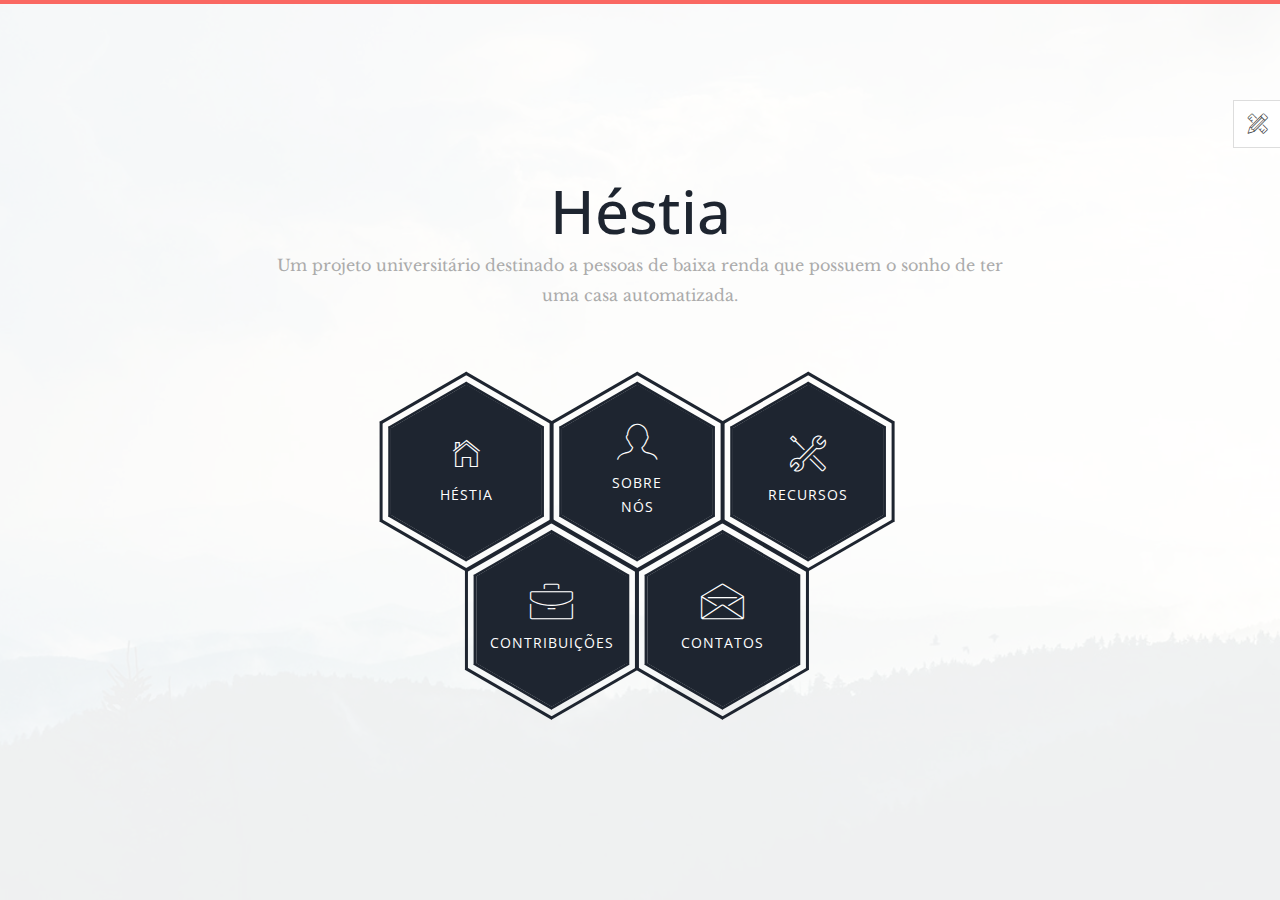
==== index.html @ 6b8c923d "inicial" ====
<!--
WEBSITE: https://themefisher.com
GITHUB: https://github.com/themefisher/
-->

<!DOCTYPE html>
<html lang="zxx">
<head>

  <!-- ** Basic Page Needs ** -->
  <meta charset="utf-8">
  <title>Projeto Héstia</title>

  <!-- ** Mobile Specific Metas ** -->
  <meta http-equiv="X-UA-Compatible" content="IE=edge">
  <meta name="description" content="Portfolio HTML Template">
  <meta name="viewport" content="width=device-width, initial-scale=1.0, maximum-scale=5.0">
  <meta name="author" content="Themefisher">
  <meta name="generator" content="Themefisher Html5 Portfolio Template v1.0">
  
  <!-- theme meta -->
  <meta name="theme-name" content="phantom" />

  <!-- Essential Stylesheets -->
  <link rel="stylesheet" href="https://fonts.googleapis.com/css?family=Libre+Baskerville:400,400i|Open+Sans:400,600,700,800">
  <link rel="stylesheet" href="plugins/bootstrap/bootstrap.min.css">
  <link rel="stylesheet" href="plugins/animate.css">
  <link rel="stylesheet" href="plugins/slick/slick.css">
  <link rel="stylesheet" href="plugins/slick/slick-theme.css">
  <link rel="stylesheet" href="plugins/themefisher-fonts/css/themefisher-fonts.min.css">  

  <!-- Main Stylesheet -->
  <link rel="stylesheet" href="css/style.css">
  
  <!-- Theme Stylesheet -->
  <link rel="stylesheet" href="#" id="color-changer">
  
  <!--Favicon-->
  <link rel="icon" href="images/favicon.png" type="image/x-icon">

</head>
<body><!-- set class="dark" on body tag for DARK-THEME -->

  <div class="preloader">
    <div class="loading-mask"></div>
    <div class="loading-mask"></div>
    <div class="loading-mask"></div>
    <div class="loading-mask"></div>
    <div class="loading-mask"></div>
  </div>

  <div class="preview-wrapper">
    <div class="switcher-head">
      <span>Style Switcher</span>
      <div class="switcher-trigger tf-tools"></div>
    </div>

    <div class="switcher-body">
      <h4>Choose Color:</h4>
      <ul class="color-options list-none">
        <li class="c0" data-color="red" title="Default">Default</li>
        <li class="c1" data-color="blue" title="Red">Red</li>
        <li class="c2" data-color="green" title="Green">Green</li>
        <li class="c3" data-color="yellow" title="Blue">Blue</li>
      </ul>
    </div>
  </div>

<main class="site-wrapper">
  <div class="pt-table">
    <div class="pt-tablecell page-home relative" style="background-image: url('images/banner.jpg');">
      <div class="overlay"></div>

      <div class="container">
        <div class="row">
          <div class="col-xs-12 col-md-offset-1 col-md-10 col-lg-offset-2 col-lg-8">
            <div class="page-title home text-center">
              <h3 style="font-size:60px">Héstia</h3>

              <p>Um projeto universitário destinado a pessoas de baixa renda que possuem o sonho de ter uma casa automatizada.</p> 
            </div>

            <div style="margin-left:13.5%" class="hexagon-menu clear">
              <div class="hexagon-item">
                <div class="hex-item">
                  <div></div>
                  <div></div>
                  <div></div>
                </div>
                <div class="hex-item">
                  <div></div>
                  <div></div>
                  <div></div>
                </div>
                <a href="welcome.html" class="hex-content">
                  <span class="hex-content-inner">
                    <span class="icon">
                      <i class="tf-ion-ios-home-outline"></i>
                    </span>
                    <span class="title">Héstia</span>
                  </span>
                  <svg viewbox="0 0 173.20508075688772 200" height="200" width="174" version="1.1"
                    xmlns="http://www.w3.org/2000/svg">
                    <path
                      d="M86.60254037844386 0L173.20508075688772 50L173.20508075688772 150L86.60254037844386 200L0 150L0 50Z"
                      fill="#1e2530"></path>
                  </svg>
                </a>
              </div>
              <div class="hexagon-item">
                <div class="hex-item">
                  <div></div>
                  <div></div>
                  <div></div>
                </div>
                <div class="hex-item">
                  <div></div>
                  <div></div>
                  <div></div>
                </div>
                <a href="about.html" class="hex-content">
                  <span class="hex-content-inner">
                    <span class="icon">
                      <i class="tf-profile-male"></i>
                    </span>
                    <span class="title">Sobre nós</span>
                  </span>
                  <svg viewbox="0 0 173.20508075688772 200" height="200" width="174" version="1.1"
                    xmlns="http://www.w3.org/2000/svg">
                    <path d="M86.60254037844386 0L173.20508075688772 50L173.20508075688772 150L86.60254037844386 200L0 150L0 50Z" fill="#1e2530"></path>
                  </svg>
                </a>
              </div>
              <div class="hexagon-item">
                <div class="hex-item">
                  <div></div>
                  <div></div>
                  <div></div>
                </div>
                <div class="hex-item">
                  <div></div>
                  <div></div>
                  <div></div>
                </div>
                <a href="services.html" class="hex-content">
                  <span class="hex-content-inner">
                    <span class="icon">
                      <i class="tf-tools-2"></i>
                    </span>
                    <span class="title">Recursos</span>
                  </span>
                  <svg viewbox="0 0 173.20508075688772 200" height="200" width="174" version="1.1"
                    xmlns="http://www.w3.org/2000/svg">
                    <path d="M86.60254037844386 0L173.20508075688772 50L173.20508075688772 150L86.60254037844386 200L0 150L0 50Z" fill="#1e2530"></path>
                  </svg>
                </a>
              </div>
              
              <p></p>
              <p></p>
              <p></p>
              
               <!-- <div class="hexagon-item">
                <div class="hex-item">
                  <div></div>
                  <div></div>
                  <div></div>
                </div>
                <div class="hex-item">
                  <div></div>
                  <div></div>
                  <div></div>
                </div>
                <a href="resume.html" class="hex-content">
                  <span class="hex-content-inner">
                    <span class="icon">
                      <i class="tf-tools"></i>
                    </span>
                    <span class="title">Atributos</span>
                  </span>
                  <svg viewbox="0 0 173.20508075688772 200" height="200" width="174" version="1.1"
                    xmlns="http://www.w3.org/2000/svg">
                    <path d="M86.60254037844386 0L173.20508075688772 50L173.20508075688772 150L86.60254037844386 200L0 150L0 50Z" fill="#1e2530"></path>
                  </svg>
                </a> -->
              </div> 
              <div style="margin-left: 9.5%" class="hexagon-item">
                <div class="hex-item">
                  <div></div>
                  <div></div>
                  <div></div>
                </div>
                <div class="hex-item">
                  <div></div>
                  <div></div>
                  <div></div>
                </div>
                <a href="works.html" class="hex-content">
                  <span class="hex-content-inner">
                    <span class="icon">
                      <i class="tf-briefcase2"></i>
                    </span>
                    <span class="title">Contribuições</span>
                  </span>
                  <svg viewbox="0 0 173.20508075688772 200" height="200" width="174" version="1.1"
                    xmlns="http://www.w3.org/2000/svg">
                    <path d="M86.60254037844386 0L173.20508075688772 50L173.20508075688772 150L86.60254037844386 200L0 150L0 50Z" fill="#1e2530"></path>
                  </svg>
                </a>
               
              </div>
               
              <div>
               <!--<div class="hexagon-item">
                <div class="hex-item">
                  <div></div>
                  <div></div>
                  <div></div>
                </div>
                <div class="hex-item">
                  <div></div>
                  <div></div>
                  <div></div>
                </div>
                <a href="testimonials.html" class="hex-content">
                  <span class="hex-content-inner">
                    <span class="icon">
                      <i class="tf-chat"></i>
                    </span>
                    <span class="title">Comentários</span>
                  </span>
                  <svg viewbox="0 0 173.20508075688772 200" height="200" width="174" version="1.1"
                    xmlns="http://www.w3.org/2000/svg">
                    <path d="M86.60254037844386 0L173.20508075688772 50L173.20508075688772 150L86.60254037844386 200L0 150L0 50Z" fill="#1e2530"></path>
                  </svg>
                </a>-->
              </div> 
              
              <div class="hexagon-item">
                <div class="hex-item">
                  <div></div>
                  <div></div>
                  <div></div>
                </div>
                <div class="hex-item">
                  <div></div>
                  <div></div>
                  <div></div>
                </div>
                <a href="contact.html" class="hex-content">
                  <span class="hex-content-inner">
                    <span class="icon">
                      <i class="tf-envelope2"></i>
                    </span>
                    <span class="title">Contatos</span>
                  </span>
                  <svg viewbox="0 0 173.20508075688772 200" height="200" width="174" version="1.1"
                    xmlns="http://www.w3.org/2000/svg">
                    <path d="M86.60254037844386 0L173.20508075688772 50L173.20508075688772 150L86.60254037844386 200L0 150L0 50Z" fill="#1e2530"></path>
                  </svg>
                </a>
              </div>
            </div> <!-- /.hexagon-menu -->

          </div> <!-- /.col-xs-12 -->

        </div> <!-- /.row -->
      </div> <!-- /.container -->

    </div> <!-- /.pt-tablecell -->
  </div> <!-- /.pt-table -->
</main> <!-- /.site-wrapper -->


<!-- 
Essential Scripts
=====================================-->
<script src="plugins/jquery-2.2.4.min.js"></script>
<script src="plugins/bootstrap/bootstrap.min.js"></script>
<script src="plugins/jquery.nicescroll.min.js"></script>
<script src="plugins/isotope/isotope.pkgd.min.js"></script>
<script src="plugins/slick/slick.min.js"></script>

<script src="js/script.js"></script>

</body>
</html>
---- plugins/themefisher-fonts/css/themefisher-fonts.min.css ----
@font-face {
  font-family: 'themefisher-font';
  src:  url('../fonts/themefisher-font.eot?ug5hnh');
  src:  url('../fonts/themefisher-font.eot?ug5hnh#iefix') format('embedded-opentype'),
    url('../fonts/themefisher-font.ttf?ug5hnh') format('truetype'),
    url('../fonts/themefisher-font.woff?ug5hnh') format('woff'),
    url('../fonts/themefisher-font.svg?ug5hnh#themefisher-font') format('svg');
  font-weight: normal;
  font-style: normal;
}

[class^="tf-"], [class*=" tf-"] {
  /* use !important to prevent issues with browser extensions that change fonts */
  font-family: 'themefisher-font' !important;
  speak: none;
  font-style: normal;
  font-weight: normal;
  font-variant: normal;
  text-transform: none;
  line-height: 1;

  /* Better Font Rendering =========== */
  -webkit-font-smoothing: antialiased;
  -moz-osx-font-smoothing: grayscale;
}

.tf-ion-alert-circled:before {
  content: "\f100";
}
.tf-ion-alert:before {
  content: "\f101";
}
.tf-ion-android-add-circle:before {
  content: "\f359";
}
.tf-ion-android-add:before {
  content: "\f2c7";
}
.tf-ion-android-alarm-clock:before {
  content: "\f35a";
}
.tf-ion-android-alert:before {
  content: "\f35b";
}
.tf-ion-android-apps:before {
  content: "\f35c";
}
.tf-ion-android-archive:before {
  content: "\f2c9";
}
.tf-ion-android-arrow-back:before {
  content: "\f2ca";
}
.tf-ion-android-arrow-down:before {
  content: "\f35d";
}
.tf-ion-android-arrow-dropdown-circle:before {
  content: "\f35e";
}
.tf-ion-android-arrow-dropdown:before {
  content: "\f35f";
}
.tf-ion-android-arrow-dropleft-circle:before {
  content: "\f360";
}
.tf-ion-android-arrow-dropleft:before {
  content: "\f361";
}
.tf-ion-android-arrow-dropright-circle:before {
  content: "\f362";
}
.tf-ion-android-arrow-dropright:before {
  content: "\f363";
}
.tf-ion-android-arrow-dropup-circle:before {
  content: "\f364";
}
.tf-ion-android-arrow-dropup:before {
  content: "\f365";
}
.tf-ion-android-arrow-forward:before {
  content: "\f30f";
}
.tf-ion-android-arrow-up:before {
  content: "\f366";
}
.tf-ion-android-attach:before {
  content: "\f367";
}
.tf-ion-android-bar:before {
  content: "\f368";
}
.tf-ion-android-bicycle:before {
  content: "\f369";
}
.tf-ion-android-boat:before {
  content: "\f36a";
}
.tf-ion-android-bookmark:before {
  content: "\f36b";
}
.tf-ion-android-bulb:before {
  content: "\f36c";
}
.tf-ion-android-bus:before {
  content: "\f36d";
}
.tf-ion-android-calendar:before {
  content: "\f2d1";
}
.tf-ion-android-call:before {
  content: "\f2d2";
}
.tf-ion-android-camera:before {
  content: "\f2d3";
}
.tf-ion-android-cancel:before {
  content: "\f36e";
}
.tf-ion-android-car:before {
  content: "\f36f";
}
.tf-ion-android-cart:before {
  content: "\f370";
}
.tf-ion-android-chat:before {
  content: "\f2d4";
}
.tf-ion-android-checkbox-blank:before {
  content: "\f371";
}
.tf-ion-android-checkbox-outline-blank:before {
  content: "\f372";
}
.tf-ion-android-checkbox-outline:before {
  content: "\f373";
}
.tf-ion-android-checkbox:before {
  content: "\f374";
}
.tf-ion-android-checkmark-circle:before {
  content: "\f375";
}
.tf-ion-android-clipboard:before {
  content: "\f376";
}
.tf-ion-android-close:before {
  content: "\f2d7";
}
.tf-ion-android-cloud-circle:before {
  content: "\f377";
}
.tf-ion-android-cloud-done:before {
  content: "\f378";
}
.tf-ion-android-cloud-outline:before {
  content: "\f379";
}
.tf-ion-android-cloud:before {
  content: "\f37a";
}
.tf-ion-android-color-palette:before {
  content: "\f37b";
}
.tf-ion-android-compass:before {
  content: "\f37c";
}
.tf-ion-android-contact:before {
  content: "\f2d8";
}
.tf-ion-android-contacts:before {
  content: "\f2d9";
}
.tf-ion-android-contract:before {
  content: "\f37d";
}
.tf-ion-android-create:before {
  content: "\f37e";
}
.tf-ion-android-delete:before {
  content: "\f37f";
}
.tf-ion-android-desktop:before {
  content: "\f380";
}
.tf-ion-android-document:before {
  content: "\f381";
}
.tf-ion-android-done-all:before {
  content: "\f382";
}
.tf-ion-android-done:before {
  content: "\f383";
}
.tf-ion-android-download:before {
  content: "\f2dd";
}
.tf-ion-android-drafts:before {
  content: "\f384";
}
.tf-ion-android-exit:before {
  content: "\f385";
}
.tf-ion-android-expand:before {
  content: "\f386";
}
.tf-ion-android-favorite-outline:before {
  content: "\f387";
}
.tf-ion-android-favorite:before {
  content: "\f388";
}
.tf-ion-android-film:before {
  content: "\f389";
}
.tf-ion-android-folder-open:before {
  content: "\f38a";
}
.tf-ion-android-folder:before {
  content: "\f2e0";
}
.tf-ion-android-funnel:before {
  content: "\f38b";
}
.tf-ion-android-globe:before {
  content: "\f38c";
}
.tf-ion-android-hand:before {
  content: "\f2e3";
}
.tf-ion-android-hangout:before {
  content: "\f38d";
}
.tf-ion-android-happy:before {
  content: "\f38e";
}
.tf-ion-android-home:before {
  content: "\f38f";
}
.tf-ion-android-image:before {
  content: "\f2e4";
}
.tf-ion-android-laptop:before {
  content: "\f390";
}
.tf-ion-android-list:before {
  content: "\f391";
}
.tf-ion-android-locate:before {
  content: "\f2e9";
}
.tf-ion-android-lock:before {
  content: "\f392";
}
.tf-ion-android-mail:before {
  content: "\f2eb";
}
.tf-ion-android-map:before {
  content: "\f393";
}
.tf-ion-android-menu:before {
  content: "\f394";
}
.tf-ion-android-microphone-off:before {
  content: "\f395";
}
.tf-ion-android-microphone:before {
  content: "\f2ec";
}
.tf-ion-android-more-horizontal:before {
  content: "\f396";
}
.tf-ion-android-more-vertical:before {
  content: "\f397";
}
.tf-ion-android-navigate:before {
  content: "\f398";
}
.tf-ion-android-notifications-none:before {
  content: "\f399";
}
.tf-ion-android-notifications-off:before {
  content: "\f39a";
}
.tf-ion-android-notifications:before {
  content: "\f39b";
}
.tf-ion-android-open:before {
  content: "\f39c";
}
.tf-ion-android-options:before {
  content: "\f39d";
}
.tf-ion-android-people:before {
  content: "\f39e";
}
.tf-ion-android-person-add:before {
  content: "\f39f";
}
.tf-ion-android-person:before {
  content: "\f3a0";
}
.tf-ion-android-phone-landscape:before {
  content: "\f3a1";
}
.tf-ion-android-phone-portrait:before {
  content: "\f3a2";
}
.tf-ion-android-pin:before {
  content: "\f3a3";
}
.tf-ion-android-plane:before {
  content: "\f3a4";
}
.tf-ion-android-playstore:before {
  content: "\f2f0";
}
.tf-ion-android-print:before {
  content: "\f3a5";
}
.tf-ion-android-radio-button-off:before {
  content: "\f3a6";
}
.tf-ion-android-radio-button-on:before {
  content: "\f3a7";
}
.tf-ion-android-refresh:before {
  content: "\f3a8";
}
.tf-ion-android-remove-circle:before {
  content: "\f3a9";
}
.tf-ion-android-remove:before {
  content: "\f2f4";
}
.tf-ion-android-restaurant:before {
  content: "\f3aa";
}
.tf-ion-android-sad:before {
  content: "\f3ab";
}
.tf-ion-android-search:before {
  content: "\f2f5";
}
.tf-ion-android-send:before {
  content: "\f2f6";
}
.tf-ion-android-settings:before {
  content: "\f2f7";
}
.tf-ion-android-share-alt:before {
  content: "\f3ac";
}
.tf-ion-android-share:before {
  content: "\f2f8";
}
.tf-ion-android-star-half:before {
  content: "\f3ad";
}
.tf-ion-android-star-outline:before {
  content: "\f3ae";
}
.tf-ion-android-star:before {
  content: "\f2fc";
}
.tf-ion-android-stopwatch:before {
  content: "\f2fd";
}
.tf-ion-android-subway:before {
  content: "\f3af";
}
.tf-ion-android-sunny:before {
  content: "\f3b0";
}
.tf-ion-android-sync:before {
  content: "\f3b1";
}
.tf-ion-android-textsms:before {
  content: "\f3b2";
}
.tf-ion-android-time:before {
  content: "\f3b3";
}
.tf-ion-android-train:before {
  content: "\f3b4";
}
.tf-ion-android-unlock:before {
  content: "\f3b5";
}
.tf-ion-android-upload:before {
  content: "\f3b6";
}
.tf-ion-android-volume-down:before {
  content: "\f3b7";
}
.tf-ion-android-volume-mute:before {
  content: "\f3b8";
}
.tf-ion-android-volume-off:before {
  content: "\f3b9";
}
.tf-ion-android-volume-up:before {
  content: "\f3ba";
}
.tf-ion-android-walk:before {
  content: "\f3bb";
}
.tf-ion-android-warning:before {
  content: "\f3bc";
}
.tf-ion-android-watch:before {
  content: "\f3bd";
}
.tf-ion-android-wifi:before {
  content: "\f305";
}
.tf-ion-aperture:before {
  content: "\f313";
}
.tf-ion-archive:before {
  content: "\f102";
}
.tf-ion-arrow-down-a:before {
  content: "\f103";
}
.tf-ion-arrow-down-b:before {
  content: "\f104";
}
.tf-ion-arrow-down-c:before {
  content: "\f105";
}
.tf-ion-arrow-expand:before {
  content: "\f25e";
}
.tf-ion-arrow-graph-down-left:before {
  content: "\f25f";
}
.tf-ion-arrow-graph-down-right:before {
  content: "\f260";
}
.tf-ion-arrow-graph-up-left:before {
  content: "\f261";
}
.tf-ion-arrow-graph-up-right:before {
  content: "\f262";
}
.tf-ion-arrow-left-a:before {
  content: "\f106";
}
.tf-ion-arrow-left-b:before {
  content: "\f107";
}
.tf-ion-arrow-left-c:before {
  content: "\f108";
}
.tf-ion-arrow-move:before {
  content: "\f263";
}
.tf-ion-arrow-resize:before {
  content: "\f264";
}
.tf-ion-arrow-return-left:before {
  content: "\f265";
}
.tf-ion-arrow-return-right:before {
  content: "\f266";
}
.tf-ion-arrow-right-a:before {
  content: "\f109";
}
.tf-ion-arrow-right-b:before {
  content: "\f10a";
}
.tf-ion-arrow-right-c:before {
  content: "\f10b";
}
.tf-ion-arrow-shrink:before {
  content: "\f267";
}
.tf-ion-arrow-swap:before {
  content: "\f268";
}
.tf-ion-arrow-up-a:before {
  content: "\f10c";
}
.tf-ion-arrow-up-b:before {
  content: "\f10d";
}
.tf-ion-arrow-up-c:before {
  content: "\f10e";
}
.tf-ion-asterisk:before {
  content: "\f314";
}
.tf-ion-at:before {
  content: "\f10f";
}
.tf-ion-backspace-outline:before {
  content: "\f3be";
}
.tf-ion-backspace:before {
  content: "\f3bf";
}
.tf-ion-bag:before {
  content: "\f110";
}
.tf-ion-battery-charging:before {
  content: "\f111";
}
.tf-ion-battery-empty:before {
  content: "\f112";
}
.tf-ion-battery-full:before {
  content: "\f113";
}
.tf-ion-battery-half:before {
  content: "\f114";
}
.tf-ion-battery-low:before {
  content: "\f115";
}
.tf-ion-beaker:before {
  content: "\f269";
}
.tf-ion-beer:before {
  content: "\f26a";
}
.tf-ion-bluetooth:before {
  content: "\f116";
}
.tf-ion-bonfire:before {
  content: "\f315";
}
.tf-ion-bookmark:before {
  content: "\f26b";
}
.tf-ion-bowtie:before {
  content: "\f3c0";
}
.tf-ion-briefcase:before {
  content: "\f26c";
}
.tf-ion-bug:before {
  content: "\f2be";
}
.tf-ion-calculator:before {
  content: "\f26d";
}
.tf-ion-calendar:before {
  content: "\f117";
}
.tf-ion-camera:before {
  content: "\f118";
}
.tf-ion-card:before {
  content: "\f119";
}
.tf-ion-cash:before {
  content: "\f316";
}
.tf-ion-chatbox-working:before {
  content: "\f11a";
}
.tf-ion-chatbox:before {
  content: "\f11b";
}
.tf-ion-chatboxes:before {
  content: "\f11c";
}
.tf-ion-chatbubble-working:before {
  content: "\f11d";
}
.tf-ion-chatbubble:before {
  content: "\f11e";
}
.tf-ion-chatbubbles:before {
  content: "\f11f";
}
.tf-ion-checkmark-circled:before {
  content: "\f120";
}
.tf-ion-checkmark-round:before {
  content: "\f121";
}
.tf-ion-checkmark:before {
  content: "\f122";
}
.tf-ion-chevron-down:before {
  content: "\f123";
}
.tf-ion-chevron-left:before {
  content: "\f124";
}
.tf-ion-chevron-right:before {
  content: "\f125";
}
.tf-ion-chevron-up:before {
  content: "\f126";
}
.tf-ion-clipboard:before {
  content: "\f127";
}
.tf-ion-clock:before {
  content: "\f26e";
}
.tf-ion-close-circled:before {
  content: "\f128";
}
.tf-ion-close-round:before {
  content: "\f129";
}
.tf-ion-close:before {
  content: "\f12a";
}
.tf-ion-closed-captioning:before {
  content: "\f317";
}
.tf-ion-cloud:before {
  content: "\f12b";
}
.tf-ion-code-download:before {
  content: "\f26f";
}
.tf-ion-code-working:before {
  content: "\f270";
}
.tf-ion-code:before {
  content: "\f271";
}
.tf-ion-coffee:before {
  content: "\f272";
}
.tf-ion-compass:before {
  content: "\f273";
}
.tf-ion-compose:before {
  content: "\f12c";
}
.tf-ion-connection-bars:before {
  content: "\f274";
}
.tf-ion-contrast:before {
  content: "\f275";
}
.tf-ion-crop:before {
  content: "\f3c1";
}
.tf-ion-cube:before {
  content: "\f318";
}
.tf-ion-disc:before {
  content: "\f12d";
}
.tf-ion-document-text:before {
  content: "\f12e";
}
.tf-ion-document:before {
  content: "\f12f";
}
.tf-ion-drag:before {
  content: "\f130";
}
.tf-ion-earth:before {
  content: "\f276";
}
.tf-ion-easel:before {
  content: "\f3c2";
}
.tf-ion-edit:before {
  content: "\f2bf";
}
.tf-ion-egg:before {
  content: "\f277";
}
.tf-ion-eject:before {
  content: "\f131";
}
.tf-ion-email-unread:before {
  content: "\f3c3";
}
.tf-ion-email:before {
  content: "\f132";
}
.tf-ion-erlenmeyer-flask-bubbles:before {
  content: "\f3c4";
}
.tf-ion-erlenmeyer-flask:before {
  content: "\f3c5";
}
.tf-ion-eye-disabled:before {
  content: "\f306";
}
.tf-ion-eye:before {
  content: "\f133";
}
.tf-ion-female:before {
  content: "\f278";
}
.tf-ion-filing:before {
  content: "\f134";
}
.tf-ion-film-marker:before {
  content: "\f135";
}
.tf-ion-fireball:before {
  content: "\f319";
}
.tf-ion-flag:before {
  content: "\f279";
}
.tf-ion-flame:before {
  content: "\f31a";
}
.tf-ion-flash-off:before {
  content: "\f136";
}
.tf-ion-flash:before {
  content: "\f137";
}
.tf-ion-folder:before {
  content: "\f139";
}
.tf-ion-fork-repo:before {
  content: "\f2c0";
}
.tf-ion-fork:before {
  content: "\f27a";
}
.tf-ion-forward:before {
  content: "\f13a";
}
.tf-ion-funnel:before {
  content: "\f31b";
}
.tf-ion-gear-a:before {
  content: "\f13d";
}
.tf-ion-gear-b:before {
  content: "\f13e";
}
.tf-ion-grid:before {
  content: "\f13f";
}
.tf-ion-hammer:before {
  content: "\f27b";
}
.tf-ion-happy-outline:before {
  content: "\f3c6";
}
.tf-ion-happy:before {
  content: "\f31c";
}
.tf-ion-headphone:before {
  content: "\f140";
}
.tf-ion-heart-broken:before {
  content: "\f31d";
}
.tf-ion-heart:before {
  content: "\f141";
}
.tf-ion-help-buoy:before {
  content: "\f27c";
}
.tf-ion-help-circled:before {
  content: "\f142";
}
.tf-ion-help:before {
  content: "\f143";
}
.tf-ion-home:before {
  content: "\f144";
}
.tf-ion-icecream:before {
  content: "\f27d";
}
.tf-ion-image:before {
  content: "\f147";
}
.tf-ion-images:before {
  content: "\f148";
}
.tf-ion-information-circled:before {
  content: "\f149";
}
.tf-ion-information:before {
  content: "\f14a";
}
.tf-ion-ionic:before {
  content: "\f14b";
}
.tf-ion-ios-alarm-outline:before {
  content: "\f3c7";
}
.tf-ion-ios-alarm:before {
  content: "\f3c8";
}
.tf-ion-ios-albums-outline:before {
  content: "\f3c9";
}
.tf-ion-ios-albums:before {
  content: "\f3ca";
}
.tf-ion-ios-americanfootball-outline:before {
  content: "\f3cb";
}
.tf-ion-ios-americanfootball:before {
  content: "\f3cc";
}
.tf-ion-ios-analytics-outline:before {
  content: "\f3cd";
}
.tf-ion-ios-analytics:before {
  content: "\f3ce";
}
.tf-ion-ios-arrow-back:before {
  content: "\f3cf";
}
.tf-ion-ios-arrow-down:before {
  content: "\f3d0";
}
.tf-ion-ios-arrow-forward:before {
  content: "\f3d1";
}
.tf-ion-ios-arrow-left:before {
  content: "\f3d2";
}
.tf-ion-ios-arrow-right:before {
  content: "\f3d3";
}
.tf-ion-ios-arrow-thin-down:before {
  content: "\f3d4";
}
.tf-ion-ios-arrow-thin-left:before {
  content: "\f3d5";
}
.tf-ion-ios-arrow-thin-right:before {
  content: "\f3d6";
}
.tf-ion-ios-arrow-thin-up:before {
  content: "\f3d7";
}
.tf-ion-ios-arrow-up:before {
  content: "\f3d8";
}
.tf-ion-ios-at-outline:before {
  content: "\f3d9";
}
.tf-ion-ios-at:before {
  content: "\f3da";
}
.tf-ion-ios-barcode-outline:before {
  content: "\f3db";
}
.tf-ion-ios-barcode:before {
  content: "\f3dc";
}
.tf-ion-ios-baseball-outline:before {
  content: "\f3dd";
}
.tf-ion-ios-baseball:before {
  content: "\f3de";
}
.tf-ion-ios-basketball-outline:before {
  content: "\f3df";
}
.tf-ion-ios-basketball:before {
  content: "\f3e0";
}
.tf-ion-ios-bell-outline:before {
  content: "\f3e1";
}
.tf-ion-ios-bell:before {
  content: "\f3e2";
}
.tf-ion-ios-body-outline:before {
  content: "\f3e3";
}
.tf-ion-ios-body:before {
  content: "\f3e4";
}
.tf-ion-ios-bolt-outline:before {
  content: "\f3e5";
}
.tf-ion-ios-bolt:before {
  content: "\f3e6";
}
.tf-ion-ios-book-outline:before {
  content: "\f3e7";
}
.tf-ion-ios-book:before {
  content: "\f3e8";
}
.tf-ion-ios-bookmarks-outline:before {
  content: "\f3e9";
}
.tf-ion-ios-bookmarks:before {
  content: "\f3ea";
}
.tf-ion-ios-box-outline:before {
  content: "\f3eb";
}
.tf-ion-ios-box:before {
  content: "\f3ec";
}
.tf-ion-ios-briefcase-outline:before {
  content: "\f3ed";
}
.tf-ion-ios-briefcase:before {
  content: "\f3ee";
}
.tf-ion-ios-browsers-outline:before {
  content: "\f3ef";
}
.tf-ion-ios-browsers:before {
  content: "\f3f0";
}
.tf-ion-ios-calculator-outline:before {
  content: "\f3f1";
}
.tf-ion-ios-calculator:before {
  content: "\f3f2";
}
.tf-ion-ios-calendar-outline:before {
  content: "\f3f3";
}
.tf-ion-ios-calendar:before {
  content: "\f3f4";
}
.tf-ion-ios-camera-outline:before {
  content: "\f3f5";
}
.tf-ion-ios-camera:before {
  content: "\f3f6";
}
.tf-ion-ios-cart-outline:before {
  content: "\f3f7";
}
.tf-ion-ios-cart:before {
  content: "\f3f8";
}
.tf-ion-ios-chatboxes-outline:before {
  content: "\f3f9";
}
.tf-ion-ios-chatboxes:before {
  content: "\f3fa";
}
.tf-ion-ios-chatbubble-outline:before {
  content: "\f3fb";
}
.tf-ion-ios-chatbubble:before {
  content: "\f3fc";
}
.tf-ion-ios-checkmark-empty:before {
  content: "\f3fd";
}
.tf-ion-ios-checkmark-outline:before {
  content: "\f3fe";
}
.tf-ion-ios-checkmark:before {
  content: "\f3ff";
}
.tf-ion-ios-circle-filled:before {
  content: "\f400";
}
.tf-ion-ios-circle-outline:before {
  content: "\f401";
}
.tf-ion-ios-clock-outline:before {
  content: "\f402";
}
.tf-ion-ios-clock:before {
  content: "\f403";
}
.tf-ion-ios-close-empty:before {
  content: "\f404";
}
.tf-ion-ios-close-outline:before {
  content: "\f405";
}
.tf-ion-ios-close:before {
  content: "\f406";
}
.tf-ion-ios-cloud-download-outline:before {
  content: "\f407";
}
.tf-ion-ios-cloud-download:before {
  content: "\f408";
}
.tf-ion-ios-cloud-outline:before {
  content: "\f409";
}
.tf-ion-ios-cloud-upload-outline:before {
  content: "\f40a";
}
.tf-ion-ios-cloud-upload:before {
  content: "\f40b";
}
.tf-ion-ios-cloud:before {
  content: "\f40c";
}
.tf-ion-ios-cloudy-night-outline:before {
  content: "\f40d";
}
.tf-ion-ios-cloudy-night:before {
  content: "\f40e";
}
.tf-ion-ios-cloudy-outline:before {
  content: "\f40f";
}
.tf-ion-ios-cloudy:before {
  content: "\f410";
}
.tf-ion-ios-cog-outline:before {
  content: "\f411";
}
.tf-ion-ios-cog:before {
  content: "\f412";
}
.tf-ion-ios-color-filter-outline:before {
  content: "\f413";
}
.tf-ion-ios-color-filter:before {
  content: "\f414";
}
.tf-ion-ios-color-wand-outline:before {
  content: "\f415";
}
.tf-ion-ios-color-wand:before {
  content: "\f416";
}
.tf-ion-ios-compose-outline:before {
  content: "\f417";
}
.tf-ion-ios-compose:before {
  content: "\f418";
}
.tf-ion-ios-contact-outline:before {
  content: "\f419";
}
.tf-ion-ios-contact:before {
  content: "\f41a";
}
.tf-ion-ios-copy-outline:before {
  content: "\f41b";
}
.tf-ion-ios-copy:before {
  content: "\f41c";
}
.tf-ion-ios-crop-strong:before {
  content: "\f41d";
}
.tf-ion-ios-crop:before {
  content: "\f41e";
}
.tf-ion-ios-download-outline:before {
  content: "\f41f";
}
.tf-ion-ios-download:before {
  content: "\f420";
}
.tf-ion-ios-drag:before {
  content: "\f421";
}
.tf-ion-ios-email-outline:before {
  content: "\f422";
}
.tf-ion-ios-email:before {
  content: "\f423";
}
.tf-ion-ios-eye-outline:before {
  content: "\f424";
}
.tf-ion-ios-eye:before {
  content: "\f425";
}
.tf-ion-ios-fastforward-outline:before {
  content: "\f426";
}
.tf-ion-ios-fastforward:before {
  content: "\f427";
}
.tf-ion-ios-filing-outline:before {
  content: "\f428";
}
.tf-ion-ios-filing:before {
  content: "\f429";
}
.tf-ion-ios-film-outline:before {
  content: "\f42a";
}
.tf-ion-ios-film:before {
  content: "\f42b";
}
.tf-ion-ios-flag-outline:before {
  content: "\f42c";
}
.tf-ion-ios-flag:before {
  content: "\f42d";
}
.tf-ion-ios-flame-outline:before {
  content: "\f42e";
}
.tf-ion-ios-flame:before {
  content: "\f42f";
}
.tf-ion-ios-flask-outline:before {
  content: "\f430";
}
.tf-ion-ios-flask:before {
  content: "\f431";
}
.tf-ion-ios-flower-outline:before {
  content: "\f432";
}
.tf-ion-ios-flower:before {
  content: "\f433";
}
.tf-ion-ios-folder-outline:before {
  content: "\f434";
}
.tf-ion-ios-folder:before {
  content: "\f435";
}
.tf-ion-ios-football-outline:before {
  content: "\f436";
}
.tf-ion-ios-football:before {
  content: "\f437";
}
.tf-ion-ios-game-controller-a-outline:before {
  content: "\f438";
}
.tf-ion-ios-game-controller-a:before {
  content: "\f439";
}
.tf-ion-ios-game-controller-b-outline:before {
  content: "\f43a";
}
.tf-ion-ios-game-controller-b:before {
  content: "\f43b";
}
.tf-ion-ios-gear-outline:before {
  content: "\f43c";
}
.tf-ion-ios-gear:before {
  content: "\f43d";
}
.tf-ion-ios-glasses-outline:before {
  content: "\f43e";
}
.tf-ion-ios-glasses:before {
  content: "\f43f";
}
.tf-ion-ios-grid-view-outline:before {
  content: "\f440";
}
.tf-ion-ios-grid-view:before {
  content: "\f441";
}
.tf-ion-ios-heart-outline:before {
  content: "\f442";
}
.tf-ion-ios-heart:before {
  content: "\f443";
}
.tf-ion-ios-help-empty:before {
  content: "\f444";
}
.tf-ion-ios-help-outline:before {
  content: "\f445";
}
.tf-ion-ios-help:before {
  content: "\f446";
}
.tf-ion-ios-home-outline:before {
  content: "\f447";
}
.tf-ion-ios-home:before {
  content: "\f448";
}
.tf-ion-ios-infinite-outline:before {
  content: "\f449";
}
.tf-ion-ios-infinite:before {
  content: "\f44a";
}
.tf-ion-ios-information-empty:before {
  content: "\f44b";
}
.tf-ion-ios-information-outline:before {
  content: "\f44c";
}
.tf-ion-ios-information:before {
  content: "\f44d";
}
.tf-ion-ios-ionic-outline:before {
  content: "\f44e";
}
.tf-ion-ios-keypad-outline:before {
  content: "\f44f";
}
.tf-ion-ios-keypad:before {
  content: "\f450";
}
.tf-ion-ios-lightbulb-outline:before {
  content: "\f451";
}
.tf-ion-ios-lightbulb:before {
  content: "\f452";
}
.tf-ion-ios-list-outline:before {
  content: "\f453";
}
.tf-ion-ios-list:before {
  content: "\f454";
}
.tf-ion-ios-location-outline:before {
  content: "\f455";
}
.tf-ion-ios-location:before {
  content: "\f456";
}
.tf-ion-ios-locked-outline:before {
  content: "\f457";
}
.tf-ion-ios-locked:before {
  content: "\f458";
}
.tf-ion-ios-loop-strong:before {
  content: "\f459";
}
.tf-ion-ios-loop:before {
  content: "\f45a";
}
.tf-ion-ios-medical-outline:before {
  content: "\f45b";
}
.tf-ion-ios-medical:before {
  content: "\f45c";
}
.tf-ion-ios-medkit-outline:before {
  content: "\f45d";
}
.tf-ion-ios-medkit:before {
  content: "\f45e";
}
.tf-ion-ios-mic-off:before {
  content: "\f45f";
}
.tf-ion-ios-mic-outline:before {
  content: "\f460";
}
.tf-ion-ios-mic:before {
  content: "\f461";
}
.tf-ion-ios-minus-empty:before {
  content: "\f462";
}
.tf-ion-ios-minus-outline:before {
  content: "\f463";
}
.tf-ion-ios-minus:before {
  content: "\f464";
}
.tf-ion-ios-monitor-outline:before {
  content: "\f465";
}
.tf-ion-ios-monitor:before {
  content: "\f466";
}
.tf-ion-ios-moon-outline:before {
  content: "\f467";
}
.tf-ion-ios-moon:before {
  content: "\f468";
}
.tf-ion-ios-more-outline:before {
  content: "\f469";
}
.tf-ion-ios-more:before {
  content: "\f46a";
}
.tf-ion-ios-musical-note:before {
  content: "\f46b";
}
.tf-ion-ios-musical-notes:before {
  content: "\f46c";
}
.tf-ion-ios-navigate-outline:before {
  content: "\f46d";
}
.tf-ion-ios-navigate:before {
  content: "\f46e";
}
.tf-ion-ios-nutrition-outline:before {
  content: "\f46f";
}
.tf-ion-ios-nutrition:before {
  content: "\f470";
}
.tf-ion-ios-paper-outline:before {
  content: "\f471";
}
.tf-ion-ios-paper:before {
  content: "\f472";
}
.tf-ion-ios-paperplane-outline:before {
  content: "\f473";
}
.tf-ion-ios-paperplane:before {
  content: "\f474";
}
.tf-ion-ios-partlysunny-outline:before {
  content: "\f475";
}
.tf-ion-ios-partlysunny:before {
  content: "\f476";
}
.tf-ion-ios-pause-outline:before {
  content: "\f477";
}
.tf-ion-ios-pause:before {
  content: "\f478";
}
.tf-ion-ios-paw-outline:before {
  content: "\f479";
}
.tf-ion-ios-paw:before {
  content: "\f47a";
}
.tf-ion-ios-people-outline:before {
  content: "\f47b";
}
.tf-ion-ios-people:before {
  content: "\f47c";
}
.tf-ion-ios-person-outline:before {
  content: "\f47d";
}
.tf-ion-ios-person:before {
  content: "\f47e";
}
.tf-ion-ios-personadd-outline:before {
  content: "\f47f";
}
.tf-ion-ios-personadd:before {
  content: "\f480";
}
.tf-ion-ios-photos-outline:before {
  content: "\f481";
}
.tf-ion-ios-photos:before {
  content: "\f482";
}
.tf-ion-ios-pie-outline:before {
  content: "\f483";
}
.tf-ion-ios-pie:before {
  content: "\f484";
}
.tf-ion-ios-pint-outline:before {
  content: "\f485";
}
.tf-ion-ios-pint:before {
  content: "\f486";
}
.tf-ion-ios-play-outline:before {
  content: "\f487";
}
.tf-ion-ios-play:before {
  content: "\f488";
}
.tf-ion-ios-plus-empty:before {
  content: "\f489";
}
.tf-ion-ios-plus-outline:before {
  content: "\f48a";
}
.tf-ion-ios-plus:before {
  content: "\f48b";
}
.tf-ion-ios-pricetag-outline:before {
  content: "\f48c";
}
.tf-ion-ios-pricetag:before {
  content: "\f48d";
}
.tf-ion-ios-pricetags-outline:before {
  content: "\f48e";
}
.tf-ion-ios-pricetags:before {
  content: "\f48f";
}
.tf-ion-ios-printer-outline:before {
  content: "\f490";
}
.tf-ion-ios-printer:before {
  content: "\f491";
}
.tf-ion-ios-pulse-strong:before {
  content: "\f492";
}
.tf-ion-ios-pulse:before {
  content: "\f493";
}
.tf-ion-ios-rainy-outline:before {
  content: "\f494";
}
.tf-ion-ios-rainy:before {
  content: "\f495";
}
.tf-ion-ios-recording-outline:before {
  content: "\f496";
}
.tf-ion-ios-recording:before {
  content: "\f497";
}
.tf-ion-ios-redo-outline:before {
  content: "\f498";
}
.tf-ion-ios-redo:before {
  content: "\f499";
}
.tf-ion-ios-refresh-empty:before {
  content: "\f49a";
}
.tf-ion-ios-refresh-outline:before {
  content: "\f49b";
}
.tf-ion-ios-refresh:before {
  content: "\f49c";
}
.tf-ion-ios-reload:before {
  content: "\f49d";
}
.tf-ion-ios-reverse-camera-outline:before {
  content: "\f49e";
}
.tf-ion-ios-reverse-camera:before {
  content: "\f49f";
}
.tf-ion-ios-rewind-outline:before {
  content: "\f4a0";
}
.tf-ion-ios-rewind:before {
  content: "\f4a1";
}
.tf-ion-ios-rose-outline:before {
  content: "\f4a2";
}
.tf-ion-ios-rose:before {
  content: "\f4a3";
}
.tf-ion-ios-search-strong:before {
  content: "\f4a4";
}
.tf-ion-ios-search:before {
  content: "\f4a5";
}
.tf-ion-ios-settings-strong:before {
  content: "\f4a6";
}
.tf-ion-ios-settings:before {
  content: "\f4a7";
}
.tf-ion-ios-shuffle-strong:before {
  content: "\f4a8";
}
.tf-ion-ios-shuffle:before {
  content: "\f4a9";
}
.tf-ion-ios-skipbackward-outline:before {
  content: "\f4aa";
}
.tf-ion-ios-skipbackward:before {
  content: "\f4ab";
}
.tf-ion-ios-skipforward-outline:before {
  content: "\f4ac";
}
.tf-ion-ios-skipforward:before {
  content: "\f4ad";
}
.tf-ion-ios-snowy:before {
  content: "\f4ae";
}
.tf-ion-ios-speedometer-outline:before {
  content: "\f4af";
}
.tf-ion-ios-speedometer:before {
  content: "\f4b0";
}
.tf-ion-ios-star-half:before {
  content: "\f4b1";
}
.tf-ion-ios-star-outline:before {
  content: "\f4b2";
}
.tf-ion-ios-star:before {
  content: "\f4b3";
}
.tf-ion-ios-stopwatch-outline:before {
  content: "\f4b4";
}
.tf-ion-ios-stopwatch:before {
  content: "\f4b5";
}
.tf-ion-ios-sunny-outline:before {
  content: "\f4b6";
}
.tf-ion-ios-sunny:before {
  content: "\f4b7";
}
.tf-ion-ios-telephone-outline:before {
  content: "\f4b8";
}
.tf-ion-ios-telephone:before {
  content: "\f4b9";
}
.tf-ion-ios-tennisball-outline:before {
  content: "\f4ba";
}
.tf-ion-ios-tennisball:before {
  content: "\f4bb";
}
.tf-ion-ios-thunderstorm-outline:before {
  content: "\f4bc";
}
.tf-ion-ios-thunderstorm:before {
  content: "\f4bd";
}
.tf-ion-ios-time-outline:before {
  content: "\f4be";
}
.tf-ion-ios-time:before {
  content: "\f4bf";
}
.tf-ion-ios-timer-outline:before {
  content: "\f4c0";
}
.tf-ion-ios-timer:before {
  content: "\f4c1";
}
.tf-ion-ios-toggle-outline:before {
  content: "\f4c2";
}
.tf-ion-ios-toggle:before {
  content: "\f4c3";
}
.tf-ion-ios-trash-outline:before {
  content: "\f4c4";
}
.tf-ion-ios-trash:before {
  content: "\f4c5";
}
.tf-ion-ios-undo-outline:before {
  content: "\f4c6";
}
.tf-ion-ios-undo:before {
  content: "\f4c7";
}
.tf-ion-ios-unlocked-outline:before {
  content: "\f4c8";
}
.tf-ion-ios-unlocked:before {
  content: "\f4c9";
}
.tf-ion-ios-upload-outline:before {
  content: "\f4ca";
}
.tf-ion-ios-upload:before {
  content: "\f4cb";
}
.tf-ion-ios-videocam-outline:before {
  content: "\f4cc";
}
.tf-ion-ios-videocam:before {
  content: "\f4cd";
}
.tf-ion-ios-volume-high:before {
  content: "\f4ce";
}
.tf-ion-ios-volume-low:before {
  content: "\f4cf";
}
.tf-ion-ios-wineglass-outline:before {
  content: "\f4d0";
}
.tf-ion-ios-wineglass:before {
  content: "\f4d1";
}
.tf-ion-ios-world-outline:before {
  content: "\f4d2";
}
.tf-ion-ios-world:before {
  content: "\f4d3";
}
.tf-ion-ipad:before {
  content: "\f1f9";
}
.tf-ion-iphone:before {
  content: "\f1fa";
}
.tf-ion-ipod:before {
  content: "\f1fb";
}
.tf-ion-jet:before {
  content: "\f295";
}
.tf-ion-key:before {
  content: "\f296";
}
.tf-ion-knife:before {
  content: "\f297";
}
.tf-ion-laptop:before {
  content: "\f1fc";
}
.tf-ion-leaf:before {
  content: "\f1fd";
}
.tf-ion-levels:before {
  content: "\f298";
}
.tf-ion-lightbulb:before {
  content: "\f299";
}
.tf-ion-link:before {
  content: "\f1fe";
}
.tf-ion-load-a:before {
  content: "\f29a";
}
.tf-ion-load-b:before {
  content: "\f29b";
}
.tf-ion-load-c:before {
  content: "\f29c";
}
.tf-ion-load-d:before {
  content: "\f29d";
}
.tf-ion-location:before {
  content: "\f1ff";
}
.tf-ion-lock-combination:before {
  content: "\f4d4";
}
.tf-ion-locked:before {
  content: "\f200";
}
.tf-ion-log-in:before {
  content: "\f29e";
}
.tf-ion-log-out:before {
  content: "\f29f";
}
.tf-ion-loop:before {
  content: "\f201";
}
.tf-ion-magnet:before {
  content: "\f2a0";
}
.tf-ion-male:before {
  content: "\f2a1";
}
.tf-ion-man:before {
  content: "\f202";
}
.tf-ion-map:before {
  content: "\f203";
}
.tf-ion-medkit:before {
  content: "\f2a2";
}
.tf-ion-merge:before {
  content: "\f33f";
}
.tf-ion-mic-a:before {
  content: "\f204";
}
.tf-ion-mic-b:before {
  content: "\f205";
}
.tf-ion-mic-c:before {
  content: "\f206";
}
.tf-ion-minus-circled:before {
  content: "\f207";
}
.tf-ion-minus-round:before {
  content: "\f208";
}
.tf-ion-minus:before {
  content: "\f209";
}
.tf-ion-model-s:before {
  content: "\f2c1";
}
.tf-ion-monitor:before {
  content: "\f20a";
}
.tf-ion-more:before {
  content: "\f20b";
}
.tf-ion-mouse:before {
  content: "\f340";
}
.tf-ion-music-note:before {
  content: "\f20c";
}
.tf-ion-navicon-round:before {
  content: "\f20d";
}
.tf-ion-navicon:before {
  content: "\f20e";
}
.tf-ion-navigate:before {
  content: "\f2a3";
}
.tf-ion-network:before {
  content: "\f341";
}
.tf-ion-no-smoking:before {
  content: "\f2c2";
}
.tf-ion-nuclear:before {
  content: "\f2a4";
}
.tf-ion-outlet:before {
  content: "\f342";
}
.tf-ion-paintbrush:before {
  content: "\f4d5";
}
.tf-ion-paintbucket:before {
  content: "\f4d6";
}
.tf-ion-paper-airplane:before {
  content: "\f2c3";
}
.tf-ion-paperclip:before {
  content: "\f20f";
}
.tf-ion-pause:before {
  content: "\f210";
}
.tf-ion-person-add:before {
  content: "\f211";
}
.tf-ion-person-stalker:before {
  content: "\f212";
}
.tf-ion-person:before {
  content: "\f213";
}
.tf-ion-pie-graph:before {
  content: "\f2a5";
}
.tf-ion-pin:before {
  content: "\f2a6";
}
.tf-ion-pinpoint:before {
  content: "\f2a7";
}
.tf-ion-pizza:before {
  content: "\f2a8";
}
.tf-ion-plane:before {
  content: "\f214";
}
.tf-ion-planet:before {
  content: "\f343";
}
.tf-ion-play:before {
  content: "\f215";
}
.tf-ion-playstation:before {
  content: "\f30a";
}
.tf-ion-plus-circled:before {
  content: "\f216";
}
.tf-ion-plus-round:before {
  content: "\f217";
}
.tf-ion-plus:before {
  content: "\f218";
}
.tf-ion-podium:before {
  content: "\f344";
}
.tf-ion-pound:before {
  content: "\f219";
}
.tf-ion-power:before {
  content: "\f2a9";
}
.tf-ion-pricetag:before {
  content: "\f2aa";
}
.tf-ion-pricetags:before {
  content: "\f2ab";
}
.tf-ion-printer:before {
  content: "\f21a";
}
.tf-ion-pull-request:before {
  content: "\f345";
}
.tf-ion-qr-scanner:before {
  content: "\f346";
}
.tf-ion-quote:before {
  content: "\f347";
}
.tf-ion-radio-waves:before {
  content: "\f2ac";
}
.tf-ion-record:before {
  content: "\f21b";
}
.tf-ion-refresh:before {
  content: "\f21c";
}
.tf-ion-reply-all:before {
  content: "\f21d";
}
.tf-ion-reply:before {
  content: "\f21e";
}
.tf-ion-ribbon-a:before {
  content: "\f348";
}
.tf-ion-ribbon-b:before {
  content: "\f349";
}
.tf-ion-sad-outline:before {
  content: "\f4d7";
}
.tf-ion-sad:before {
  content: "\f34a";
}
.tf-ion-scissors:before {
  content: "\f34b";
}
.tf-ion-search:before {
  content: "\f21f";
}
.tf-ion-settings:before {
  content: "\f2ad";
}
.tf-ion-share:before {
  content: "\f220";
}
.tf-ion-shuffle:before {
  content: "\f221";
}
.tf-ion-skip-backward:before {
  content: "\f222";
}
.tf-ion-skip-forward:before {
  content: "\f223";
}
.tf-ion-social-android-outline:before {
  content: "\f224";
}
.tf-ion-social-android:before {
  content: "\f225";
}
.tf-ion-social-angular-outline:before {
  content: "\f4d8";
}
.tf-ion-social-angular:before {
  content: "\f4d9";
}
.tf-ion-social-apple-outline:before {
  content: "\f226";
}
.tf-ion-social-apple:before {
  content: "\f227";
}
.tf-ion-social-bitcoin-outline:before {
  content: "\f2ae";
}
.tf-ion-social-bitcoin:before {
  content: "\f2af";
}
.tf-ion-social-buffer-outline:before {
  content: "\f228";
}
.tf-ion-social-buffer:before {
  content: "\f229";
}
.tf-ion-social-chrome-outline:before {
  content: "\f4da";
}
.tf-ion-social-chrome:before {
  content: "\f4db";
}
.tf-ion-social-codepen-outline:before {
  content: "\f4dc";
}
.tf-ion-social-codepen:before {
  content: "\f4dd";
}
.tf-ion-social-css3-outline:before {
  content: "\f4de";
}
.tf-ion-social-css3:before {
  content: "\f4df";
}
.tf-ion-social-designernews-outline:before {
  content: "\f22a";
}
.tf-ion-social-designernews:before {
  content: "\f22b";
}
.tf-ion-social-dribbble-outline:before {
  content: "\f22c";
}
.tf-ion-social-dribbble:before {
  content: "\f22d";
}
.tf-ion-social-dropbox-outline:before {
  content: "\f22e";
}
.tf-ion-social-dropbox:before {
  content: "\f22f";
}
.tf-ion-social-euro-outline:before {
  content: "\f4e0";
}
.tf-ion-social-euro:before {
  content: "\f4e1";
}
.tf-ion-social-facebook-outline:before {
  content: "\f230";
}
.tf-ion-social-facebook:before {
  content: "\f231";
}
.tf-ion-social-foursquare-outline:before {
  content: "\f34c";
}
.tf-ion-social-foursquare:before {
  content: "\f34d";
}
.tf-ion-social-freebsd-devil:before {
  content: "\f2c4";
}
.tf-ion-social-github-outline:before {
  content: "\f232";
}
.tf-ion-social-github:before {
  content: "\f233";
}
.tf-ion-social-google-outline:before {
  content: "\f34e";
}
.tf-ion-social-google:before {
  content: "\f34f";
}
.tf-ion-social-googleplus-outline:before {
  content: "\f234";
}
.tf-ion-social-googleplus:before {
  content: "\f235";
}
.tf-ion-social-hackernews-outline:before {
  content: "\f236";
}
.tf-ion-social-hackernews:before {
  content: "\f237";
}
.tf-ion-social-html5-outline:before {
  content: "\f4e2";
}
.tf-ion-social-html5:before {
  content: "\f4e3";
}
.tf-ion-social-instagram-outline:before {
  content: "\f350";
}
.tf-ion-social-instagram:before {
  content: "\f351";
}
.tf-ion-social-javascript-outline:before {
  content: "\f4e4";
}
.tf-ion-social-javascript:before {
  content: "\f4e5";
}
.tf-ion-social-linkedin-outline:before {
  content: "\f238";
}
.tf-ion-social-linkedin:before {
  content: "\f239";
}
.tf-ion-social-markdown:before {
  content: "\f4e6";
}
.tf-ion-social-nodejs:before {
  content: "\f4e7";
}
.tf-ion-social-octocat:before {
  content: "\f4e8";
}
.tf-ion-social-pinterest-outline:before {
  content: "\f2b0";
}
.tf-ion-social-pinterest:before {
  content: "\f2b1";
}
.tf-ion-social-python:before {
  content: "\f4e9";
}
.tf-ion-social-reddit-outline:before {
  content: "\f23a";
}
.tf-ion-social-reddit:before {
  content: "\f23b";
}
.tf-ion-social-rss-outline:before {
  content: "\f23c";
}
.tf-ion-social-rss:before {
  content: "\f23d";
}
.tf-ion-social-sass:before {
  content: "\f4ea";
}
.tf-ion-social-skype-outline:before {
  content: "\f23e";
}
.tf-ion-social-skype:before {
  content: "\f23f";
}
.tf-ion-social-snapchat-outline:before {
  content: "\f4eb";
}
.tf-ion-social-snapchat:before {
  content: "\f4ec";
}
.tf-ion-social-tumblr-outline:before {
  content: "\f240";
}
.tf-ion-social-tumblr:before {
  content: "\f241";
}
.tf-ion-social-tux:before {
  content: "\f2c5";
}
.tf-ion-social-twitch-outline:before {
  content: "\f4ed";
}
.tf-ion-social-twitch:before {
  content: "\f4ee";
}
.tf-ion-social-twitter-outline:before {
  content: "\f242";
}
.tf-ion-social-twitter:before {
  content: "\f243";
}
.tf-ion-social-usd-outline:before {
  content: "\f352";
}
.tf-ion-social-usd:before {
  content: "\f353";
}
.tf-ion-social-vimeo-outline:before {
  content: "\f244";
}
.tf-ion-social-vimeo:before {
  content: "\f245";
}
.tf-ion-social-whatsapp-outline:before {
  content: "\f4ef";
}
.tf-ion-social-whatsapp:before {
  content: "\f4f0";
}
.tf-ion-social-windows-outline:before {
  content: "\f246";
}
.tf-ion-social-windows:before {
  content: "\f247";
}
.tf-ion-social-wordpress-outline:before {
  content: "\f248";
}
.tf-ion-social-wordpress:before {
  content: "\f249";
}
.tf-ion-social-yahoo-outline:before {
  content: "\f24a";
}
.tf-ion-social-yahoo:before {
  content: "\f24b";
}
.tf-ion-social-yen-outline:before {
  content: "\f4f1";
}
.tf-ion-social-yen:before {
  content: "\f4f2";
}
.tf-ion-social-youtube-outline:before {
  content: "\f24c";
}
.tf-ion-social-youtube:before {
  content: "\f24d";
}
.tf-ion-soup-can-outline:before {
  content: "\f4f3";
}
.tf-ion-soup-can:before {
  content: "\f4f4";
}
.tf-ion-speakerphone:before {
  content: "\f2b2";
}
.tf-ion-speedometer:before {
  content: "\f2b3";
}
.tf-ion-spoon:before {
  content: "\f2b4";
}
.tf-ion-star:before {
  content: "\f24e";
}
.tf-ion-stats-bars:before {
  content: "\f2b5";
}
.tf-ion-steam:before {
  content: "\f30b";
}
.tf-ion-stop:before {
  content: "\f24f";
}
.tf-ion-thermometer:before {
  content: "\f2b6";
}
.tf-ion-thumbsdown:before {
  content: "\f250";
}
.tf-ion-thumbsup:before {
  content: "\f251";
}
.tf-ion-toggle-filled:before {
  content: "\f354";
}
.tf-ion-toggle:before {
  content: "\f355";
}
.tf-ion-transgender:before {
  content: "\f4f5";
}
.tf-ion-trash-a:before {
  content: "\f252";
}
.tf-ion-trash-b:before {
  content: "\f253";
}
.tf-ion-trophy:before {
  content: "\f356";
}
.tf-ion-tshirt-outline:before {
  content: "\f4f6";
}
.tf-ion-tshirt:before {
  content: "\f4f7";
}
.tf-ion-umbrella:before {
  content: "\f2b7";
}
.tf-ion-university:before {
  content: "\f357";
}
.tf-ion-unlocked:before {
  content: "\f254";
}
.tf-ion-upload:before {
  content: "\f255";
}
.tf-ion-usb:before {
  content: "\f2b8";
}
.tf-ion-videocamera:before {
  content: "\f256";
}
.tf-ion-volume-high:before {
  content: "\f257";
}
.tf-ion-volume-low:before {
  content: "\f258";
}
.tf-ion-volume-medium:before {
  content: "\f259";
}
.tf-ion-volume-mute:before {
  content: "\f25a";
}
.tf-ion-wand:before {
  content: "\f358";
}
.tf-ion-waterdrop:before {
  content: "\f25b";
}
.tf-ion-wifi:before {
  content: "\f25c";
}
.tf-ion-wineglass:before {
  content: "\f2b9";
}
.tf-ion-woman:before {
  content: "\f25d";
}
.tf-ion-wrench:before {
  content: "\f2ba";
}
.tf-ion-xbox:before {
  content: "\f30c";
}
.tf-mobile:before {
  content: "\e000";
}
.tf-laptop:before {
  content: "\e001";
}
.tf-desktop:before {
  content: "\e002";
}
.tf-phone2:before {
  content: "\e004";
}
.tf-document3:before {
  content: "\e005";
}
.tf-documents5:before {
  content: "\e006";
}
.tf-search3:before {
  content: "\e007";
}
.tf-clipboard4:before {
  content: "\e008";
}
.tf-newspaper:before {
  content: "\e009";
}
.tf-notebook9:before {
  content: "\e00a";
}
.tf-book-open:before {
  content: "\e00b";
}
.tf-browser:before {
  content: "\e00c";
}
.tf-calendar2:before {
  content: "\e00d";
}
.tf-presentation:before {
  content: "\e00e";
}
.tf-picture:before {
  content: "\e00f";
}
.tf-pictures:before {
  content: "\e010";
}
.tf-video:before {
  content: "\e011";
}
.tf-camera2:before {
  content: "\e012";
}
.tf-printer:before {
  content: "\e013";
}
.tf-toolbox:before {
  content: "\e014";
}
.tf-briefcase2:before {
  content: "\e015";
}
.tf-wallet:before {
  content: "\e016";
}
.tf-gift2:before {
  content: "\e017";
}
.tf-bargraph:before {
  content: "\e018";
}
.tf-grid:before {
  content: "\e019";
}
.tf-expand2:before {
  content: "\e01a";
}
.tf-focus:before {
  content: "\e01b";
}
.tf-edit:before {
  content: "\e01c";
}
.tf-ribbon:before {
  content: "\e01e";
}
.tf-adjustments:before {
  content: "\e01d";
}
.tf-hourglass:before {
  content: "\e01f";
}
.tf-lock2:before {
  content: "\e020";
}
.tf-megaphone:before {
  content: "\e021";
}
.tf-shield2:before {
  content: "\e022";
}
.tf-trophy6:before {
  content: "\e023";
}
.tf-flag2:before {
  content: "\e024";
}
.tf-map2:before {
  content: "\e025";
}
.tf-puzzle:before {
  content: "\e026";
}
.tf-basket:before {
  content: "\e027";
}
.tf-envelope2:before {
  content: "\e028";
}
.tf-streetsign:before {
  content: "\e029";
}
.tf-telescope:before {
  content: "\e02a";
}
.tf-gears:before {
  content: "\e02b";
}
.tf-key:before {
  content: "\e02c";
}
.tf-paperclip4:before {
  content: "\e02d";
}
.tf-attachment:before {
  content: "\e02e";
}
.tf-pricetags:before {
  content: "\e02f";
}
.tf-lightbulb:before {
  content: "\e030";
}
.tf-layers:before {
  content: "\e031";
}
.tf-pencil2:before {
  content: "\e032";
}
.tf-tools:before {
  content: "\e033";
}
.tf-tools-2:before {
  content: "\e034";
}
.tf-scissors2:before {
  content: "\e035";
}
.tf-paintbrush:before {
  content: "\e036";
}
.tf-magnifying-glass:before {
  content: "\e037";
}
.tf-circle-compass:before {
  content: "\e038";
}
.tf-linegraph:before {
  content: "\e039";
}
.tf-mic:before {
  content: "\e03a";
}
.tf-strategy:before {
  content: "\e03b";
}
.tf-beaker:before {
  content: "\e03c";
}
.tf-caution:before {
  content: "\e03d";
}
.tf-recycle2:before {
  content: "\e03e";
}
.tf-anchor2:before {
  content: "\e03f";
}
.tf-profile-male:before {
  content: "\e040";
}
.tf-profile-female:before {
  content: "\e041";
}
.tf-bike:before {
  content: "\e042";
}
.tf-wine:before {
  content: "\e043";
}
.tf-hotairballoon:before {
  content: "\e044";
}
.tf-globe:before {
  content: "\e045";
}
.tf-genius:before {
  content: "\e046";
}
.tf-map-pin:before {
  content: "\e047";
}
.tf-dial:before {
  content: "\e048";
}
.tf-chat:before {
  content: "\e049";
}
.tf-heart2:before {
  content: "\e04a";
}
.tf-upload2:before {
  content: "\e04c";
}
.tf-download2:before {
  content: "\e04d";
}
.tf-target3:before {
  content: "\e04e";
}
.tf-hazardous:before {
  content: "\e04f";
}
.tf-piechart:before {
  content: "\e050";
}
.tf-speedometer:before {
  content: "\e051";
}
.tf-global:before {
  content: "\e052";
}
.tf-compass:before {
  content: "\e053";
}
.tf-lifesaver:before {
  content: "\e054";
}
.tf-clock:before {
  content: "\e055";
}
.tf-aperture:before {
  content: "\e056";
}
.tf-quote:before {
  content: "\e057";
}
.tf-scope:before {
  content: "\e058";
}
.tf-alarmclock:before {
  content: "\e059";
}
.tf-refresh:before {
  content: "\e05a";
}
.tf-happy:before {
  content: "\e05b";
}
.tf-facebook:before {
  content: "\e05d";
}
.tf-twitter:before {
  content: "\e05e";
}
.tf-googleplus:before {
  content: "\e05f";
}
.tf-rss:before {
  content: "\e060";
}
.tf-tumblr:before {
  content: "\e061";
}
.tf-linkedin:before {
  content: "\e062";
}
.tf-dribbble:before {
  content: "\e063";
}
---- css/style.css ----
/**
 * WEBSITE: https://themefisher.com
 * TWITTER: https://twitter.com/themefisher
 * FACEBOOK: https://www.facebook.com/themefisher
 * GITHUB: https://github.com/themefisher/
 */

/*------------------------------------------------
	Base Styles
-------------------------------------------------*/
body {
  font-family: "Libre Baskerville", serif;
  font-weight: 400;
  font-size: 16px;
  line-height: 30px;
  color: #ababab;
}

a {
  color: inherit;
  transition: all 0.3s ease 0s;
}
a:hover, a:focus {
  color: #ababab;
  text-decoration: none;
  outline: 0 none;
}

h1,
h2,
h3,
h4,
h5,
h6 {
  color: #1e2530;
  font-family: "Open Sans", sans-serif;
  margin: 0;
  line-height: 1.3;
}

p {
  margin-bottom: 20px;
}
p:last-child {
  margin-bottom: 0;
}

/*
 * Selection color
 */
::-moz-selection {
  background-color: #fa6862;
  color: #fff;
}

::selection {
  background-color: #fa6862;
  color: #fff;
}

/*
 *  Reset bootstrap's default style
 */
.form-control::-webkit-input-placeholder,
::-webkit-input-placeholder {
  opacity: 1;
  color: inherit;
}

.form-control:-moz-placeholder,
:-moz-placeholder {
  /* Firefox 18- */
  opacity: 1;
  color: inherit;
}

.form-control::-moz-placeholder,
::-moz-placeholder {
  /* Firefox 19+ */
  opacity: 1;
  color: inherit;
}

.form-control:-ms-input-placeholder,
:-ms-input-placeholder {
  opacity: 1;
  color: inherit;
}

button,
input,
select,
textarea,
label {
  font-weight: 400;
}

.btn {
  transition: all 0.3s ease 0s;
}
.btn:hover, .btn:focus, .btn:active:focus {
  outline: 0 none;
}

.btn-primary {
  background-color: #fa6862;
  border: 0;
  font-family: "Open Sans", sans-serif;
  font-weight: 700;
  height: 48px;
  line-height: 50px;
  padding: 0 42px;
  text-transform: uppercase;
}
.btn-primary:hover, .btn-primary:focus, .btn-primary:active, .btn-primary:active:focus {
  background-color: #f9423a;
}

.btn-border {
  border: 1px solid #d7d8db;
  display: inline-block;
  padding: 7px;
}

/*
 *  CSS Helper Class
 */
.clear:before, .clear:after {
  content: " ";
  display: table;
}
.clear:after {
  clear: both;
}

.pt-table {
  display: table;
  width: 100%;
  height: calc(100vh - 4px);
}

.pt-tablecell {
  display: table-cell;
  vertical-align: middle;
}

.overlay {
  position: absolute;
  left: 0;
  top: 0;
  width: 100%;
  height: 100%;
}

.relative {
  position: relative;
}

.primary,
.link:hover {
  color: #fa6862;
}

.no-gutter {
  margin-left: 0;
  margin-right: 0;
}
.no-gutter > [class^=col-] {
  padding-left: 0;
  padding-right: 0;
}

.flex {
  display: -moz-flex;
  display: flex;
}

.flex-middle {
  -moz-align-items: center;
  align-items: center;
}

.space-between {
  -moz-justify-content: space-between;
  justify-content: space-between;
}

.nicescroll-cursors {
  background: #fa6862 !important;
}

.preloader {
  bottom: 0;
  left: 0;
  position: fixed;
  right: 0;
  top: 0;
  z-index: 1000;
  display: -moz-flex;
  display: flex;
}
.preloader.active.hidden {
  display: none;
}

.loading-mask {
  background-color: #fa6862;
  height: 100%;
  left: 0;
  position: absolute;
  top: 0;
  width: 20%;
  transition: all 0.6s cubic-bezier(0.61, 0, 0.6, 1) 0s;
}
.loading-mask:nth-child(2) {
  left: 20%;
  transition-delay: 0.1s;
}
.loading-mask:nth-child(3) {
  left: 40%;
  transition-delay: 0.2s;
}
.loading-mask:nth-child(4) {
  left: 60%;
  transition-delay: 0.3s;
}
.loading-mask:nth-child(5) {
  left: 80%;
  transition-delay: 0.4s;
}

.preloader.active.done {
  z-index: 0;
}
.preloader.active .loading-mask {
  width: 0;
}

/*------------------------------------------------
	Start Styling
-------------------------------------------------*/
.site-wrapper {
  border-top: 4px solid #fa6862;
}

.page-close {
  font-size: 30px;
  position: absolute;
  right: 30px;
  top: 30px;
  z-index: 100;
}

.page-title {
  margin-bottom: 75px;
}
.page-title img {
  margin-bottom: 20px;
}
.page-title h2 {
  font-size: 68px;
  margin-bottom: 25px;
  position: relative;
  z-index: 0;
  font-weight: 900;
  text-transform: uppercase;
}
.page-title p {
  font-size: 16px;
}
.page-title .title-bg {
  color: rgba(30, 37, 48, 0.07);
  font-size: 158px;
  left: 0;
  letter-spacing: 10px;
  line-height: 0.7;
  position: absolute;
  right: 0;
  top: 50%;
  z-index: -1;
  transform: translateY(-50%);
}

.section-title {
  margin-bottom: 20px;
  overflow: hidden;
}
.section-title h3 {
  display: inline-block;
  position: relative;
}
.section-title h3::before, .section-title h3::after {
  content: "";
  height: 2px;
  position: absolute;
  bottom: 8px;
  left: calc(100% + 14px);
}
.section-title h3::before {
  background-color: #1e2530;
  width: 96px;
  bottom: 14px;
}
.section-title h3::after {
  background-color: #fa6862;
  width: 73px;
}
.section-title.light h3 {
  color: #fff;
}
.section-title.light h3::before {
  background-color: #fff;
}

.page-nav {
  bottom: 40px;
  left: 0;
  position: absolute;
  right: 0;
}
.page-nav span {
  font-family: "Open Sans", sans-serif;
  font-size: 14px;
  font-weight: 500;
  line-height: 1.3;
  text-transform: uppercase;
}

/*------------------------------------------------
    Home Page
-------------------------------------------------*/
.page-home {
  background-position: center center;
  background-repeat: no-repeat;
  background-size: cover;
  vertical-align: middle;
}
.page-home .overlay {
  background-color: rgba(255, 255, 255, 0.93);
}

/* End of container */
.hexagon-item {
  cursor: pointer;
  width: 200px;
  height: 173.2050807569px;
  float: left;
  margin-left: -29px;
  z-index: 0;
  position: relative;
  transform: rotate(30deg);
}
.hexagon-item:first-child {
  margin-left: 0;
}
.hexagon-item:hover {
  z-index: 1;
}
.hexagon-item:hover .hex-item:last-child {
  opacity: 1;
  transform: scale(1.3);
}
.hexagon-item:hover .hex-item:first-child {
  opacity: 1;
  transform: scale(1.2);
}
.hexagon-item:hover .hex-item:first-child div:before,
.hexagon-item:hover .hex-item:first-child div:after {
  height: 15px;
}
.hexagon-item:hover .hex-item div::before,
.hexagon-item:hover .hex-item div::after {
  background-color: #fa6862;
}
.hexagon-item:hover .hex-content svg {
  transform: scale(0.97);
}

.page-home .hexagon-item:nth-last-child(1),
.page-home .hexagon-item:nth-last-child(2),
.page-home .hexagon-item:nth-last-child(3) {
  transform: rotate(30deg) translate(87px, -80px);
}

.hex-item {
  position: absolute;
  top: 0;
  left: 50px;
  width: 100px;
  height: 173.2050807569px;
}
.hex-item:first-child {
  z-index: 0;
  transform: scale(0.9);
  transition: all 0.3s cubic-bezier(0.165, 0.84, 0.44, 1);
}
.hex-item:last-child {
  transition: all 0.3s cubic-bezier(0.19, 1, 0.22, 1);
  z-index: 1;
}
.hex-item div {
  box-sizing: border-box;
  position: absolute;
  top: 0;
  width: 100px;
  height: 173.2050807569px;
  transform-origin: center center;
}
.hex-item div::before, .hex-item div::after {
  background-color: #1e2530;
  content: "";
  position: absolute;
  width: 100%;
  height: 3px;
  transition: all 0.3s cubic-bezier(0.165, 0.84, 0.44, 1) 0s;
}
.hex-item div:before {
  top: 0;
}
.hex-item div:after {
  bottom: 0;
}
.hex-item div:nth-child(1) {
  transform: rotate(0deg);
}
.hex-item div:nth-child(2) {
  transform: rotate(60deg);
}
.hex-item div:nth-child(3) {
  transform: rotate(120deg);
}

.hex-content {
  color: #fff;
  display: block;
  height: 180px;
  margin: 0 auto;
  position: relative;
  text-align: center;
  transform: rotate(-30deg);
  width: 156px;
}
.hex-content .hex-content-inner {
  left: 50%;
  margin: -3px 0 0 2px;
  position: absolute;
  top: 50%;
  transform: translate(-50%, -50%);
}
.hex-content .icon {
  display: block;
  font-size: 36px;
  line-height: 30px;
  margin-bottom: 11px;
}
.hex-content .title {
  display: block;
  font-family: "Open Sans", sans-serif;
  font-size: 14px;
  letter-spacing: 1px;
  line-height: 24px;
  text-transform: uppercase;
}
.hex-content svg {
  left: -7px;
  position: absolute;
  top: -13px;
  transform: scale(0.87);
  z-index: -1;
  transition: all 0.3s cubic-bezier(0.165, 0.84, 0.44, 1) 0s;
}
.hex-content:hover {
  color: #fff;
}

/*------------------------------------------------
    Welcome Page
-------------------------------------------------*/
.author-image-large {
  position: absolute;
  right: 0;
  top: 0;
}
.author-image-large img {
  height: calc(100vh - 4px);
}

/*------------------------------------------------
    About Page
-------------------------------------------------*/
.about-author {
  margin-bottom: 23px;
  -moz-align-items: center;
  align-items: center;
  display: -moz-flex;
  display: flex;
}
.about-author .author-thumb {
  background-color: #fff;
  border: 5px solid #1e2530;
  margin-right: 30px;
  padding: 5px;
}
.about-author .author-thumb img {
  border: 2px solid #1e2530;
  width: 145px;
}
.about-author .author-desc p {
  color: #1e2530;
  font-family: "Open Sans", sans-serif;
  letter-spacing: 1px;
  margin-bottom: 4px;
  text-transform: uppercase;
}
.about-author .author-desc b {
  font-family: "Open Sans", sans-serif;
}

.progress {
  background-color: #1e2530;
  border-radius: 2px;
  height: auto;
  min-height: 45px;
  -moz-align-items: center;
  align-items: center;
  display: -moz-flex;
  display: flex;
}
.progress > div {
  color: #fff;
  font-family: "Open Sans", sans-serif;
  font-size: 12px;
  letter-spacing: 1px;
}
.progress .skill-name {
  border-right: 2px solid #2e333a;
  min-width: 160px;
  text-align: center;
  text-transform: uppercase;
}
.progress .skill-bar {
  background-color: #07080b;
  border-radius: 15px;
  margin: 0 15px;
  -moz-flex-grow: 1;
  flex-grow: 1;
}
.progress .bar {
  background-color: #fa6862;
  border-radius: 10px;
  height: 8px;
  width: 0;
}
.progress .skill-lavel {
  border-left: 2px solid #2e333a;
  min-width: 70px;
  text-align: center;
  -moz-align-items: flex-end;
  align-items: flex-end;
  transition: all 0.3s ease 0s;
}

.filter {
  margin-bottom: 30px;
}
.filter a {
  border-bottom: 2px solid transparent;
}
.filter .active {
  color: #fa6862;
  border-bottom-color: #fa6862;
}

.works-item {
  font-family: "Open Sans", sans-serif;
  margin-bottom: 30px;
  position: relative;
}
.works-item img {
  width: 100%;
}
.works-item .overlay {
  background-color: rgba(30, 37, 48, 0.96);
  position: absolute;
  left: 0;
  top: 0;
  height: 100%;
  width: 100%;
  transition: all 0.3s ease 0s;
  transform: scale(0);
}
.works-item .overlay::before {
  border: 1px solid #fff;
  bottom: 15px;
  content: "";
  left: 15px;
  position: absolute;
  right: 15px;
  top: 15px;
}
.works-item .works-inner {
  left: 50%;
  position: absolute;
  text-align: center;
  top: 50%;
  white-space: nowrap;
  transition: all 0.3s ease 0s;
  transform: translate3d(0px, 0px, 0px) scale(0);
}
.works-item h4 {
  color: #fa6862;
  font-weight: 700;
  text-transform: uppercase;
}
.works-item p {
  color: #fff;
  font-size: 12px;
  font-weight: 400;
}
.works-item:hover .overlay {
  transform: scale(1);
}
.works-item:hover .works-inner {
  transform: translate(-50%, -50%) scale(1);
}

.history-block {
  background-color: #1e2530;
  position: relative;
}
.history-block .section-title {
  background-color: #1e2530;
  border-bottom: 1px solid #293342;
  left: 0;
  margin-bottom: 0;
  padding: 15px 34px 14px;
  position: absolute;
  right: 0;
  top: 0;
  z-index: 1;
}

.nicescroll-rails {
  z-index: 2;
}

.history-scroller {
  padding-top: 82px;
  max-height: 377px;
}

.history-item {
  display: table;
  font-family: "Open Sans", sans-serif;
  padding-left: 32px;
  margin-bottom: 20px;
  width: 100%;
}
.history-item > * {
  display: table-cell;
  vertical-align: middle;
}
.history-item .history-icon {
  padding-right: 25px;
  position: relative;
  width: 66px;
}
.history-item .history-icon i {
  font-size: 18px;
  position: absolute;
  top: 50%;
  left: calc(50% - 12.5px);
  transform: translate(-50%, -50%);
}
.history-item h5 {
  color: #fff;
  font-size: 16px;
  font-weight: 600;
  letter-spacing: 0.96px;
  text-transform: uppercase;
}
.history-item span {
  color: #aaaaaa;
  font-size: 12px;
}

.history-hex {
  display: block;
  position: relative;
  width: 66px;
  height: 38.11px;
  background-color: #293342;
  margin: 19.05px 0;
}
.history-hex::before, .history-hex::after {
  content: "";
  position: absolute;
  width: 0;
  border-left: 33px solid transparent;
  border-right: 33px solid transparent;
}
.history-hex::before {
  bottom: 100%;
  border-bottom: 19.05px solid #293342;
}
.history-hex::after {
  top: 100%;
  width: 0;
  border-top: 19.05px solid #293342;
}

.service-hex {
  float: left;
  position: relative;
  width: 20%;
  z-index: 1;
}
.service-hex svg {
  transform: scale(1.08);
  transition: all 0.4s ease 0s;
}
.service-hex .st0 {
  stroke: #1e2530;
  fill: #fff;
}
.service-hex .st1 {
  fill: #1e2530;
}
.service-hex .content {
  color: #fff;
  left: 50%;
  position: absolute;
  text-align: center;
  top: 50%;
  width: 100%;
  transform: translate(-50%, -50%);
}
.service-hex .icon {
  font-size: 30px;
  margin-bottom: 9px;
}
.service-hex h4 {
  color: #fff;
  font-size: 16px;
  margin-bottom: 20px;
}
.service-hex p {
  font-size: 14px;
  height: 0;
  line-height: 24px;
  overflow: hidden;
  transition: all 0.4s ease 0s;
}
.service-hex:hover {
  z-index: 2;
}
.service-hex:hover svg {
  transform: scale(1.5);
}
.service-hex:hover .st1 {
  fill: #fa6862;
}
.service-hex:hover .content {
  width: 135%;
}
.service-hex:hover p {
  height: 72px;
}

.testimonials .item {
  padding-top: 33px;
}
.testimonials .thumb {
  float: left;
  margin-top: -20px;
}
.testimonials .thumb img {
  width: auto;
}
@media only screen and (max-width: 991px) {
  .testimonials .thumb {
    float: none;
    margin-top: 0;
    margin: auto;
  }
}
.testimonials .text {
  border: 1px solid #cecece;
  font-size: 14px;
  font-style: italic;
  line-height: 24px;
  margin-left: 50px;
  padding: 27px 30px 29px 142px;
}
@media only screen and (max-width: 991px) {
  .testimonials .text {
    padding: 29px 30px 29px 30px;
    margin-bottom: 20px;
    text-align: center;
  }
}
.testimonials figcaption {
  font-family: "Open Sans", sans-serif;
  font-size: 16px;
  font-weight: 700;
  padding-top: 15px;
  text-align: center;
}
.testimonials h4 {
  font-family: "Open Sans", sans-serif;
  font-weight: 700;
}
.testimonials span {
  font-size: 12px;
}
.testimonials .slick-slide {
  margin: 0 15px;
}
.testimonials .slick-slide:focus {
  outline: 0;
}
.testimonials .slick-slide:nth-child(2n) .thumb {
  float: right;
}
@media only screen and (max-width: 991px) {
  .testimonials .slick-slide:nth-child(2n) .thumb {
    float: none;
  }
}
.testimonials .slick-slide:nth-child(2n) .text {
  margin-left: 0;
  margin-right: 50px;
  padding: 27px 142px 29px 30px;
}
@media only screen and (max-width: 991px) {
  .testimonials .slick-slide:nth-child(2n) .text {
    padding: 29px 30px 29px 30px;
    margin-right: 0;
  }
}
.testimonials .slick-dots {
  text-align: center;
}
.testimonials .slick-dots button {
  border: 2px solid #1e2530;
  border-radius: 15px;
  display: inline-block;
  height: 11px;
  margin: 0 4px;
  width: 11px;
  transition: all 0.3s ease 0s;
}
.testimonials .slick-dots button:before {
  display: none;
}
.testimonials .slick-dots .slick-active button {
  border-color: #fa6862;
}

.tm-hex {
  position: relative;
  width: 170px;
  height: 98.15px;
  margin: 49.07px 0;
  background-size: auto 182.4427px;
  background-position: center;
  border-left: solid 6px #1e2530;
  border-right: solid 6px #1e2530;
}
@media only screen and (max-width: 991px) {
  .tm-hex {
    margin: 49.07px auto;
  }
}
.tm-hex::after {
  content: "";
  position: absolute;
  top: 3.4641px;
  left: 0;
  width: 158px;
  height: 91.2213px;
  z-index: 2;
  background: inherit;
}
.tm-hex .hexTop,
.tm-hex .hexBottom {
  position: absolute;
  z-index: 1;
  width: 120.21px;
  height: 120.21px;
  overflow: hidden;
  background: inherit;
  left: 18.9px;
  transform: scaleY(0.5774) rotate(-45deg);
}
.tm-hex .hexTop::before, .tm-hex .hexTop::after,
.tm-hex .hexBottom::before,
.tm-hex .hexBottom::after {
  content: "";
  position: absolute;
  width: 158px;
  height: 91.221342532px;
  background: inherit;
  transform-origin: 0 0;
  transform: rotate(45deg) scaleY(1.7321) translateY(-45.6107px);
}
.tm-hex .hexTop {
  top: -60.1041px;
  border-top: solid 8.4853px #1e2530;
  border-right: solid 8.4853px #1e2530;
}
.tm-hex .hexTop::after {
  background-position: center top;
}
.tm-hex .hexBottom {
  bottom: -60.1041px;
  border-bottom: solid 8.4853px #1e2530;
  border-left: solid 8.4853px #1e2530;
}
.tm-hex .hexBottom::after {
  background-position: center bottom;
}

.contact-block {
  margin-bottom: 30px;
}
.contact-block:last-child {
  margin-bottom: 0;
}
.contact-block .media-left {
  font-size: 40px;
  max-width: 50px;
  min-width: 50px;
  padding-right: 0;
  text-align: center;
}
.contact-block .media-body {
  padding-left: 30px;
}
.contact-block h4 {
  font-size: 18px;
  text-transform: uppercase;
  font-weight: 600;
}
.contact-block p {
  font-weight: 400;
  font-size: 15px;
}

.contact-social {
  list-style: outside none none;
  margin: 0;
  padding: 0;
}
.contact-social li {
  display: inline-block;
  position: relative;
  width: 43px;
}
.contact-social li a {
  color: #fff;
  display: block;
  font-size: 14px;
  height: 50px;
  left: 50%;
  line-height: 50px;
  position: absolute;
  text-align: center;
  top: 50%;
  width: 43px;
  transform: translate(-50%, -50%);
}
.contact-social li:hover span {
  background-color: #fa6862;
}
.contact-social li:hover span::before {
  border-bottom-color: #fa6862;
}
.contact-social li:hover span::after {
  border-top-color: #fa6862;
}

.contact-social-hex {
  display: block;
  position: relative;
  width: 43px;
  height: 24.83px;
  background-color: #1e2530;
  margin: 12.41px 0;
  transition: all 0.3s ease 0s;
}
.contact-social-hex::before, .contact-social-hex::after {
  content: "";
  position: absolute;
  width: 0;
  border-left: 21.5px solid transparent;
  border-right: 21.5px solid transparent;
  transition: all 0.3s ease 0s;
}
.contact-social-hex::before {
  bottom: 100%;
  border-bottom: 12.41px solid #1e2530;
}
.contact-social-hex::after {
  top: 100%;
  width: 0;
  border-top: 12.41px solid #1e2530;
}
.contact-social-hex:hover::after {
  border-bottom-color: #fa6862;
}
.contact-social-hex:hover::before {
  border-top-color: #fa6862;
}

.contact-form .input-field {
  margin-bottom: 10px;
}
.contact-form .input-field.name {
  margin-right: 5px;
}
.contact-form .input-field.email {
  margin-left: 5px;
}
.contact-form .input-field label.error {
  color: #ff0000;
  font-size: 13px;
  margin: 0;
}
.contact-form .input-icon {
  background-color: #1e2530;
  border-radius: 3px 0 0 3px;
  border-right: 1px solid rgba(255, 255, 255, 0.2);
  line-height: 48px;
  min-width: 53px;
  text-align: center;
  left: 0;
  line-height: 48px;
  min-width: 53px;
  position: absolute;
  top: 0;
}
.contact-form .form-control {
  background-color: #1e2530;
  color: #bcbcbc;
  border: 0 none;
  border-radius: 3px;
  height: 48px;
  padding-left: 70px;
  width: 100%;
  font-family: "Open Sans", sans-serif;
}
.contact-form .form-control:focus {
  box-shadow: none;
  color: #fff;
}
.contact-form textarea.form-control {
  border-radius: 3px;
  height: 120px;
  padding: 15px 10px 15px 70px;
}
.contact-form .message .input-icon {
  position: absolute;
  left: 0;
  top: 0;
}

.msg-success,
.msg-failed {
  display: none;
  margin-top: 15px;
}

.msg-success {
  color: #fa6862;
}

.pt-table.desktop-768 .pt-tablecell {
  padding-bottom: 110px;
  padding-top: 60px;
}
.pt-table.desktop-768 .pt-tablecell .page-nav {
  bottom: 40px;
}

/* =================================== */
/*  Color Switcher
/* =================================== */
.preview-wrapper {
  background-color: #fff;
  border: 1px solid #ddd;
  border-right: 0;
  color: #333;
  height: 150px;
  right: 0px;
  position: fixed;
  top: 100px;
  width: 260px;
  z-index: 1200;
  transition: all 0.4s ease-in-out 0s;
  transform: translateX(100%);
}

.preview-wrapper.extend {
  transform: translateX(0px);
}

.switcher-head {
  color: #333;
  font-size: 18px;
  font-weight: 600;
  height: 46px;
  line-height: 46px;
  position: relative;
}

.switcher-head span {
  border-bottom: 2px solid #eeeeee;
  display: block;
  margin: 0 20px;
}

.switcher-trigger {
  background-color: #fff;
  border: 1px solid #ddd;
  border-right: 0;
  cursor: pointer;
  font-size: 20px;
  height: 48px;
  left: -48px;
  line-height: 46px;
  position: absolute;
  text-align: center;
  top: -1px;
  width: 48px;
}

.switcher-body {
  background-color: #fff;
  height: calc(100% - 50px);
  left: 0;
  padding: 20px;
  position: fixed;
  right: 0;
  top: 47px;
  outline: none;
}

.switcher-body h4 {
  font-size: 16px;
  margin-bottom: 10px;
}

.switcher-body select {
  border: 1px solid #e5e5e5;
  height: 40px;
  margin-bottom: 20px;
  width: 100%;
  -webklit--appearance: none;
  -moz-appearance: none;
  -webkit-appearance: none;
          appearance: none;
}

.color-options {
  margin-bottom: 10px;
  padding: 0;
}

.color-options li {
  display: inline-block;
  background-color: #e6ae03;
  height: 30px;
  margin-bottom: 10px;
  margin-right: 6px;
  text-indent: -9999em;
  width: 30px;
  cursor: pointer;
}

.color-options li.c0 {
  background-color: #fa6862;
}

.color-options li.c1 {
  background-color: #02b7ce;
}

.color-options li.c2 {
  background-color: #86a438;
}

.color-options li.c3 {
  background-color: #f3a36d;
}

.pattern-options li {
  font-family: "Roboto", sans-serif;
  border: 1px solid #cccccc;
  cursor: pointer;
  float: left;
  height: 40px;
  margin: 0 10px 10px 0;
  text-transform: capitalize;
  width: 50px;
}

.pattern-options li:last-child {
  border: 0 none;
  height: auto;
  padding-top: 8px;
  width: auto;
}

.pattern-options li img {
  width: 100%;
  height: 100%;
}

/*------------------------------------------------
	Responsive Media Queries
-------------------------------------------------*/
/*============================================================
	Macbook pro 13 inch
==============================================================*/
/*============================================================
	For Small Desktop / tablet landscape
==============================================================*/
@media (min-width: 980px) and (max-width: 1150px) {
  .author-image-large img {
    height: calc(80vh - 4px);
  }
}
/*============================================================
	Tablet (Portrait) Design for a width of 768px
==============================================================*/
@media (min-width: 768px) and (max-width: 979px) {
  body {
    overflow-x: hidden;
  }
  .page-title h2 {
    font-size: 40px;
  }
  .page-title .title-bg {
    font-size: 100px;
  }
  .author-image-large {
    position: static;
    margin-bottom: 50px;
  }
  .author-image-large img {
    display: block;
    height: auto;
    margin: 0 auto;
    width: 50%;
  }
  .about-author + p {
    margin-bottom: 50px;
  }
  .service-hex {
    width: 33.3333%;
  }
  .service-hex:hover {
    z-index: 2;
  }
  .service-hex:hover svg {
    transform: scale(1.5);
  }
  .service-hex:hover .content {
    width: 105%;
  }
  .service-hex:nth-child(4), .service-hex:nth-child(5) {
    transform: translate(50%, -15%);
  }
  .testimonials .item {
    padding-top: 45px;
  }
  .testimonials .thumb {
    margin-top: -45px;
  }
  .history-item .history-text {
    padding-right: 15px;
  }
  .page-nav {
    bottom: auto;
  }
  .page-nav .flex {
    display: block;
    text-align: center;
  }
  .page-nav .flex span {
    display: block;
    margin: 20px 0;
  }
}
/*============================================================
	Mobile (Portrait) Design for a width of 320px
==============================================================*/
@media only screen and (max-width: 767px) {
  body {
    overflow-x: hidden;
  }
  .pt-table {
    height: auto;
  }
  .pt-table,
.pt-tablecell {
    display: block;
  }
  .page-title {
    margin-bottom: 45px;
  }
  .page-title h2 {
    font-size: 35px;
  }
  .page-title .title-bg {
    font-size: 50px;
  }
  .hexagon-item {
    float: none;
    margin: 0 auto 50px;
  }
  .hexagon-item:first-child {
    margin-left: auto;
  }
  .page-home .hexagon-item:nth-last-child(1),
.page-home .hexagon-item:nth-last-child(2),
.page-home .hexagon-item:nth-last-child(3) {
    transform: rotate(30deg) translate(0px, 0px);
  }
  .author-image-large {
    position: static;
    margin-bottom: 50px;
  }
  .author-image-large img {
    display: block;
    height: auto;
    margin: 0 auto;
    width: 50%;
  }
  .about-author {
    display: block;
  }
  .about-author .author-thumb {
    border: 0 none;
    margin-bottom: 15px;
    margin-right: 0;
    padding: 0;
  }
  .about-author .author-desc b {
    display: block;
  }
  .about-author + p {
    margin-bottom: 50px;
  }
  .progress {
    display: block;
  }
  .progress .skill-name {
    border-right: 0;
    margin: 0 15px;
    min-width: auto;
    text-align: left;
  }
  .progress .skill-lavel {
    border-left: 0;
    margin: 0 15px;
    min-width: auto;
    text-align: left;
  }
  .service-hex {
    float: none;
    margin: 0 auto 40px;
    width: 60%;
  }
  .service-hex:last-child {
    margin-bottom: 0;
  }
  .service-hex:hover svg {
    transform: scale(1.8);
  }
  .service-hex:hover .content {
    width: 120%;
  }
  .history-block {
    margin-bottom: 30px;
  }
  .contact-form .input-field.name {
    margin-right: 0;
  }
  .page-nav {
    bottom: auto;
  }
  .page-nav .flex {
    display: block;
    text-align: center;
  }
  .page-nav .flex span {
    display: block;
    margin: 20px 0;
  }
}
.dark {
  background-color: #0c0f15;
}
.dark .page-home .overlay {
  background-color: rgba(14, 17, 24, 0.97);
}
.dark .page-title h2 {
  color: #ffffff;
}
.dark .page-title .title-bg {
  color: rgba(70, 88, 124, 0.06);
}
.dark .section-title h3::before {
  background-color: #fff;
}
.dark h1,
.dark h2,
.dark h3,
.dark h4,
.dark h5,
.dark h6,
.dark .about-author .author-desc p {
  color: #fff;
}
.dark .switcher-body h4 {
  color: #0c0f15;
}
.dark .service-hex .st0 {
  fill: transparent;
}
.dark .service-hex:hover .st0 {
  fill: #fff;
}
.dark .testimonials .text,
.dark .btn-border {
  border-color: #1e2530;
}
/*# sourceMappingURL=style.css.map */
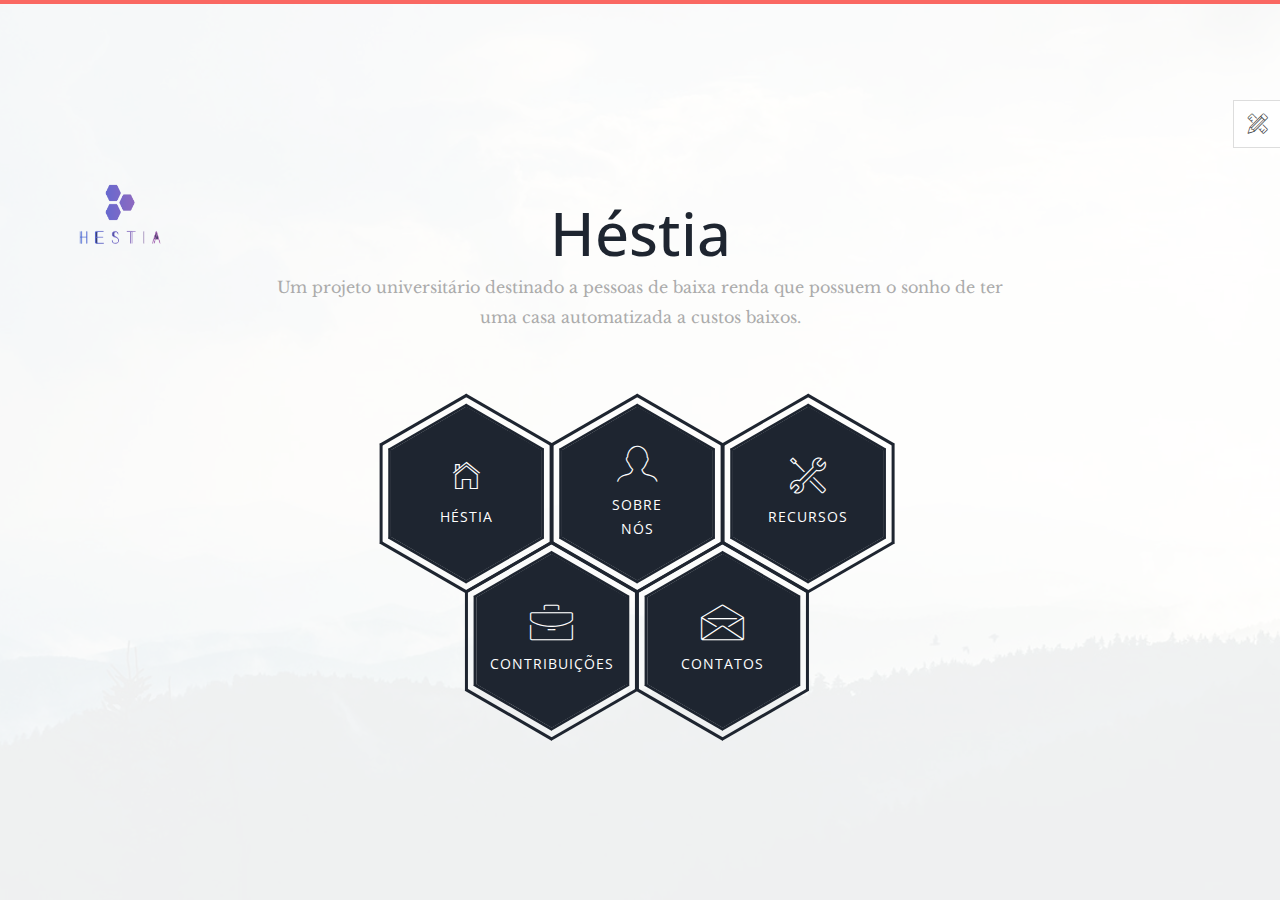
==== commit e04bdde9: "Add logo na home" ====
--- a/index.html
+++ b/index.html
@@ -72,12 +72,19 @@
       <div class="overlay"></div>
 
       <div class="container">
+        
         <div class="row">
           <div class="col-xs-12 col-md-offset-1 col-md-10 col-lg-offset-2 col-lg-8">
+           
+            <div class="header">
+              <a href="index.html" class="">
+                <img src="images/logo.jpg" alt="" style="width:160px ;height:135px ;">
+              </a>
+            </div>
+
             <div class="page-title home text-center">
               <h3 style="font-size:60px">Héstia</h3>
-
-              <p>Um projeto universitário destinado a pessoas de baixa renda que possuem o sonho de ter uma casa automatizada.</p> 
+              <p>Um projeto universitário destinado a pessoas de baixa renda que possuem o sonho de ter uma casa automatizada a custos baixos.</p> 
             </div>
 
             <div style="margin-left:13.5%" class="hexagon-menu clear">
--- a/css/style.css
+++ b/css/style.css
@@ -1105,6 +1105,14 @@
   transform: translateX(0px);
 }
 
+.header {
+  /*background-color:green;*/
+  margin-left: -30%;
+  margin-top: -1%;
+  width: 40px;
+  height: 50px;
+}
+
 .switcher-head {
   color: #333;
   font-size: 18px;
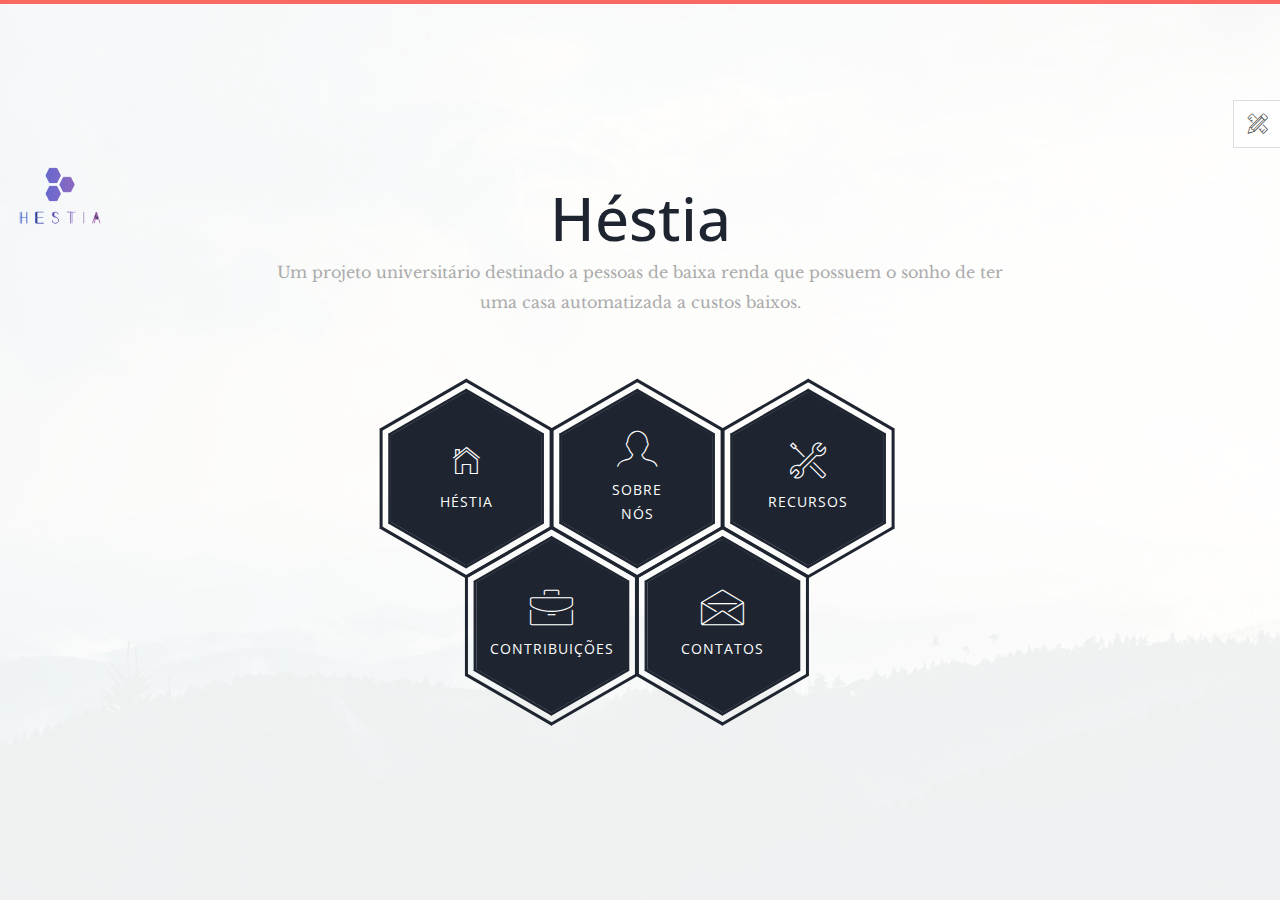
==== commit 060633f1: "Descrição do projeto" ====
--- a/index.html
+++ b/index.html
@@ -78,7 +78,7 @@
            
             <div class="header">
               <a href="index.html" class="">
-                <img src="images/logo.jpg" alt="" style="width:160px ;height:135px ;">
+                <img src="images/logo.jpg" alt="" style="width:160px ;height:128px ;">
               </a>
             </div>
 
--- a/css/style.css
+++ b/css/style.css
@@ -1107,8 +1107,8 @@
 
 .header {
   /*background-color:green;*/
-  margin-left: -30%;
-  margin-top: -1%;
+  margin-left: -38%;
+  margin-top: -5%;
   width: 40px;
   height: 50px;
 }
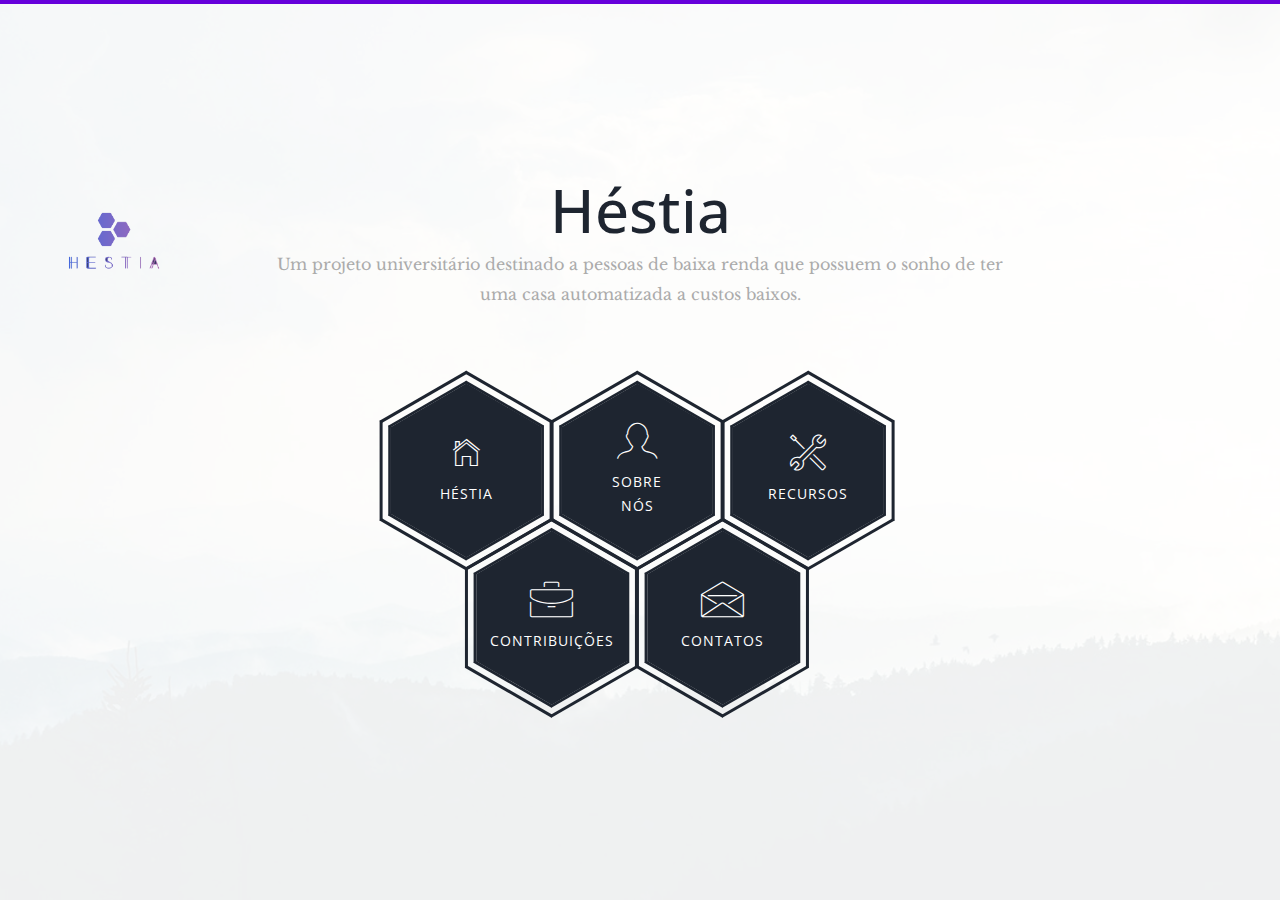
==== commit 30837edf: "Mudança na paleta de cores" ====
--- a/index.html
+++ b/index.html
@@ -49,7 +49,7 @@
     <div class="loading-mask"></div>
   </div>
 
-  <div class="preview-wrapper">
+  <!-- <div class="preview-wrapper">
     <div class="switcher-head">
       <span>Style Switcher</span>
       <div class="switcher-trigger tf-tools"></div>
@@ -59,31 +59,29 @@
       <h4>Choose Color:</h4>
       <ul class="color-options list-none">
         <li class="c0" data-color="red" title="Default">Default</li>
-        <li class="c1" data-color="blue" title="Red">Red</li>
-        <li class="c2" data-color="green" title="Green">Green</li>
         <li class="c3" data-color="yellow" title="Blue">Blue</li>
       </ul>
     </div>
-  </div>
+  </div> -->
 
 <main class="site-wrapper">
   <div class="pt-table">
     <div class="pt-tablecell page-home relative" style="background-image: url('images/banner.jpg');">
       <div class="overlay"></div>
 
-      <div class="container">
+      <div class="container" style="margin-bottom: -10%;">
         
         <div class="row">
           <div class="col-xs-12 col-md-offset-1 col-md-10 col-lg-offset-2 col-lg-8">
            
             <div class="header">
               <a href="index.html" class="">
-                <img src="images/logo.jpg" alt="" style="width:160px ;height:128px ;">
+                <img src="images/logo.jpg" alt="" style="width:178px ;height:128px ;">
               </a>
             </div>
 
             <div class="page-title home text-center">
-              <h3 style="font-size:60px">Héstia</h3>
+              <h3 style="font-size:60px; margin-top: -7%;">Héstia</h3>
               <p>Um projeto universitário destinado a pessoas de baixa renda que possuem o sonho de ter uma casa automatizada a custos baixos.</p> 
             </div>
 
@@ -270,7 +268,7 @@
             </div> <!-- /.hexagon-menu -->
 
           </div> <!-- /.col-xs-12 -->
-
+          
         </div> <!-- /.row -->
       </div> <!-- /.container -->
 
--- a/css/style.css
+++ b/css/style.css
@@ -49,13 +49,13 @@
  * Selection color
  */
 ::-moz-selection {
-  background-color: #fa6862;
+  background-color: #6600db;
   color: #fff;
 }
 
 ::selection {
-  background-color: #fa6862;
-  color: #fff;
+  background-color: #6600db;
+  color: #fffafa;
 }
 
 /*
@@ -103,7 +103,7 @@
 }
 
 .btn-primary {
-  background-color: #fa6862;
+  background-color: #6600db;
   border: 0;
   font-family: "Open Sans", sans-serif;
   font-weight: 700;
@@ -113,7 +113,7 @@
   text-transform: uppercase;
 }
 .btn-primary:hover, .btn-primary:focus, .btn-primary:active, .btn-primary:active:focus {
-  background-color: #f9423a;
+  background-color: #6600db;
 }
 
 .btn-border {
@@ -158,7 +158,7 @@
 
 .primary,
 .link:hover {
-  color: #fa6862;
+  color: #6600db;
 }
 
 .no-gutter {
@@ -186,7 +186,7 @@
 }
 
 .nicescroll-cursors {
-  background: #fa6862 !important;
+  background: #6600db !important;
 }
 
 .preloader {
@@ -204,7 +204,7 @@
 }
 
 .loading-mask {
-  background-color: #fa6862;
+  background-color: #6600db;
   height: 100%;
   left: 0;
   position: absolute;
@@ -240,7 +240,7 @@
 	Start Styling
 -------------------------------------------------*/
 .site-wrapper {
-  border-top: 4px solid #fa6862;
+  border-top: 4px solid #6600db;
 }
 
 .page-close {
@@ -302,7 +302,7 @@
   bottom: 14px;
 }
 .section-title h3::after {
-  background-color: #fa6862;
+  background-color: #6600db;
   width: 73px;
 }
 .section-title.light h3 {
@@ -370,7 +370,7 @@
 }
 .hexagon-item:hover .hex-item div::before,
 .hexagon-item:hover .hex-item div::after {
-  background-color: #fa6862;
+  background-color: #6600db;
 }
 .hexagon-item:hover .hex-content svg {
   transform: scale(0.97);
@@ -546,7 +546,7 @@
   flex-grow: 1;
 }
 .progress .bar {
-  background-color: #fa6862;
+  background-color: #6600db;
   border-radius: 10px;
   height: 8px;
   width: 0;
@@ -567,8 +567,8 @@
   border-bottom: 2px solid transparent;
 }
 .filter .active {
-  color: #fa6862;
-  border-bottom-color: #fa6862;
+  color: #6600db;
+  border-bottom-color: #6600db;
 }
 
 .works-item {
@@ -608,7 +608,7 @@
   transform: translate3d(0px, 0px, 0px) scale(0);
 }
 .works-item h4 {
-  color: #fa6862;
+  color: #6600db;
   font-weight: 700;
   text-transform: uppercase;
 }
@@ -758,7 +758,7 @@
   transform: scale(1.5);
 }
 .service-hex:hover .st1 {
-  fill: #fa6862;
+  fill: #6600db;
 }
 .service-hex:hover .content {
   width: 135%;
@@ -854,7 +854,7 @@
   display: none;
 }
 .testimonials .slick-dots .slick-active button {
-  border-color: #fa6862;
+  border-color: #6600db;
 }
 
 .tm-hex {
@@ -971,13 +971,13 @@
   transform: translate(-50%, -50%);
 }
 .contact-social li:hover span {
-  background-color: #fa6862;
+  background-color: #6600db;
 }
 .contact-social li:hover span::before {
-  border-bottom-color: #fa6862;
+  border-bottom-color: #6600db;
 }
 .contact-social li:hover span::after {
-  border-top-color: #fa6862;
+  border-top-color: #6600db;
 }
 
 .contact-social-hex {
@@ -1007,10 +1007,10 @@
   border-top: 12.41px solid #1e2530;
 }
 .contact-social-hex:hover::after {
-  border-bottom-color: #fa6862;
+  border-bottom-color: #6600db;
 }
 .contact-social-hex:hover::before {
-  border-top-color: #fa6862;
+  border-top-color: #6600db;
 }
 
 .contact-form .input-field {
@@ -1072,7 +1072,7 @@
 }
 
 .msg-success {
-  color: #fa6862;
+  color: #6600db;
 }
 
 .pt-table.desktop-768 .pt-tablecell {
@@ -1107,8 +1107,8 @@
 
 .header {
   /*background-color:green;*/
-  margin-left: -38%;
-  margin-top: -5%;
+  margin-left: -32%;
+  margin-top: 0%;
   width: 40px;
   height: 50px;
 }
@@ -1177,7 +1177,7 @@
 
 .color-options li {
   display: inline-block;
-  background-color: #e6ae03;
+  background-color: #e5e5e5;
   height: 30px;
   margin-bottom: 10px;
   margin-right: 6px;
@@ -1187,7 +1187,7 @@
 }
 
 .color-options li.c0 {
-  background-color: #fa6862;
+  background-color: #6600db;
 }
 
 .color-options li.c1 {
@@ -1195,11 +1195,11 @@
 }
 
 .color-options li.c2 {
-  background-color: #86a438;
+  background-color: #6652e6;
 }
 
 .color-options li.c3 {
-  background-color: #f3a36d;
+  background-color: #8468ff;
 }
 
 .pattern-options li {
